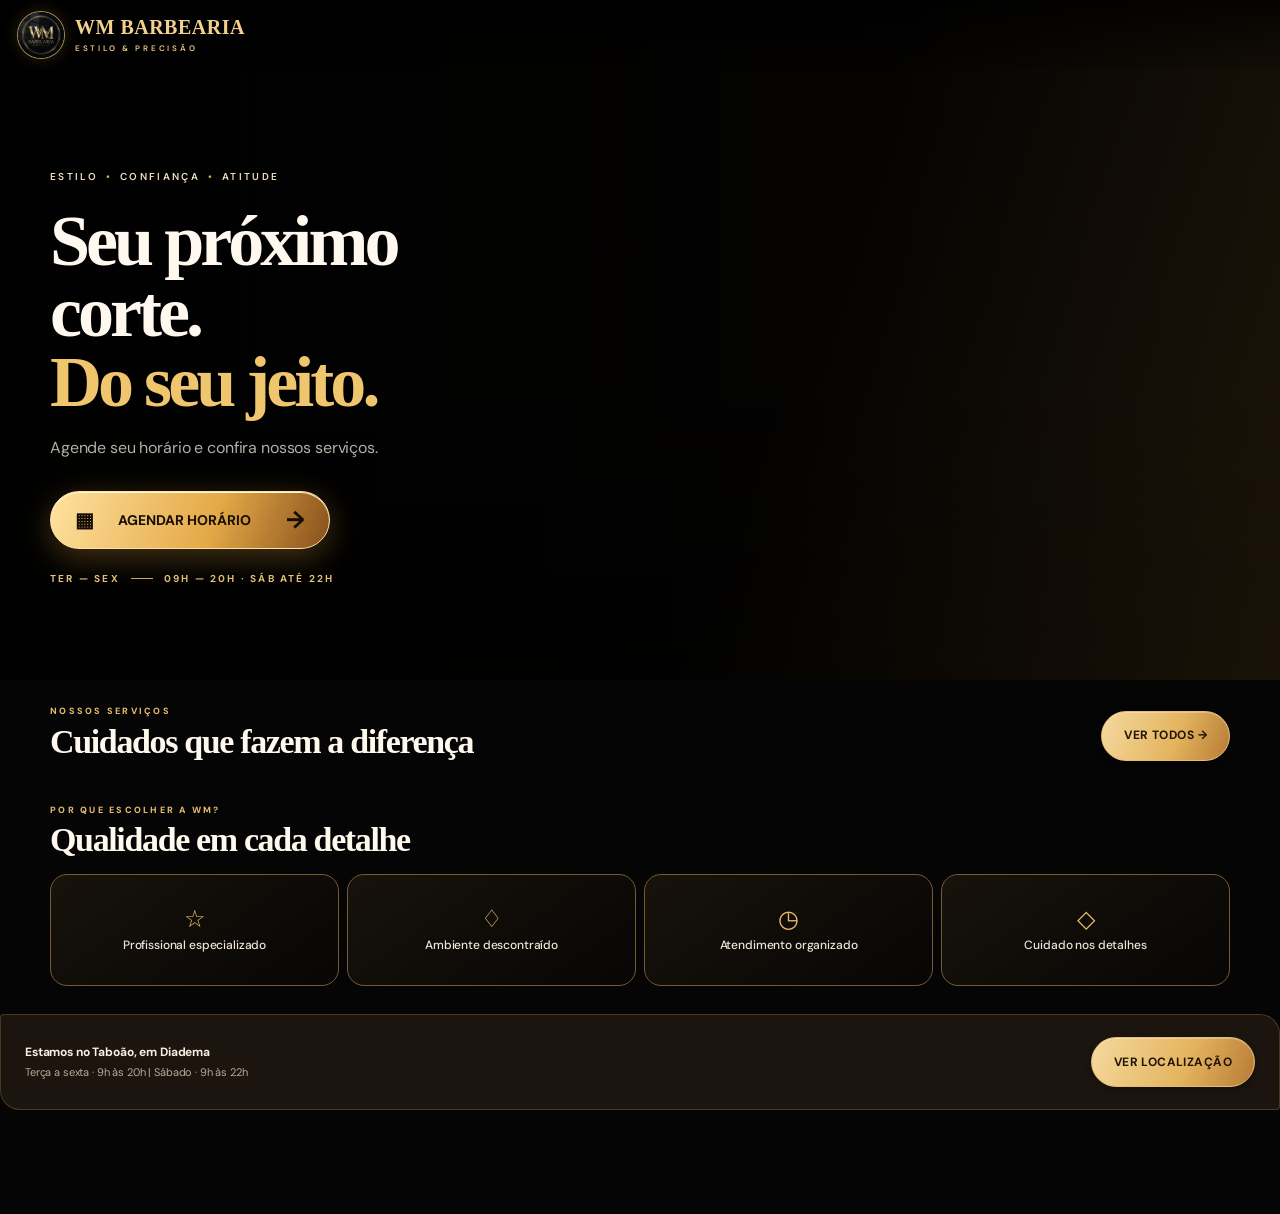
==== wm-atualizado.html @ d7b0659a "Inclui serviço dia da semana data e hora na confirmação WhatsApp" ====
<!DOCTYPE html>
<html lang="pt-BR">
<head>
<meta charset="UTF-8">
<meta name="viewport" content="width=device-width,initial-scale=1,viewport-fit=cover">
<meta name="theme-color" content="#090807">
<meta name="description" content="WM Barbearia — encontre seu estilo e solicite seu próximo horário.">
<title>WM Barbearia | Agendamento</title>
<link rel="preconnect" href="https://fonts.googleapis.com">
<link rel="preconnect" href="https://fonts.gstatic.com" crossorigin>
<link rel="preconnect" href="https://fonts.googleapis.com"><link rel="preconnect" href="https://fonts.gstatic.com" crossorigin><link href="https://fonts.googleapis.com/css2?family=DM+Sans:wght@400;500;600;700;800&family=Manrope:wght@400;500;600;700;800&display=swap" rel="stylesheet">
<style>
:root{color-scheme:dark;--ink:#090807;--surface:#15120f;--surface-2:#201a16;--surface-3:#2b211b;--cream:#ece5da;--muted:#a69b8e;--line:rgba(236,229,218,.12);--brown:#552a19;--brown-2:#5e5149;--copper:#9b6342;--gold:#bc9564;--sand:#d8c19e;--silver:#cecece;--bluegrey:#717b86;--serif:'Playfair Display',Georgia,serif;--sans:'DM Sans',Arial,sans-serif;--radius:18px}
*{box-sizing:border-box}html{scroll-behavior:smooth}body{margin:0;background:var(--ink);color:var(--cream);font-family:var(--sans);font-size:14px;line-height:1.5}button,input{font:inherit}button{cursor:pointer}a{color:inherit;text-decoration:none}button:focus-visible,a:focus-visible,input:focus-visible{outline:2px solid var(--sand);outline-offset:3px}.app-shell{min-height:100vh}.app-header{height:78px;border-bottom:1px solid var(--line);display:flex;align-items:center;position:sticky;top:0;z-index:20;background:rgba(9,8,7,.94);backdrop-filter:blur(16px)}.header-inner{width:min(1180px,calc(100% - 48px));margin:auto;display:flex;align-items:center;justify-content:space-between;gap:24px}.brand{display:flex;align-items:center;gap:12px}.brand-mark{width:38px;height:38px;border:1px solid var(--gold);display:grid;place-items:center;color:var(--sand);font:800 16px var(--serif);transform:rotate(-45deg)}.brand-mark span{transform:rotate(45deg)}.brand-name{font:700 19px var(--serif);letter-spacing:.6px}.brand-name small{display:block;font:600 8px var(--sans);letter-spacing:3px;color:var(--gold);margin-top:-2px}.header-right{display:flex;align-items:center;gap:18px}.location{color:var(--muted);font-size:12px}.location strong{display:block;color:var(--cream);font-weight:600}.avatar{width:38px;height:38px;border-radius:50%;background:var(--brown);border:1px solid rgba(216,193,158,.35);display:grid;place-items:center;color:var(--sand);font-weight:700}
.layout{width:min(1180px,calc(100% - 48px));margin:0 auto;display:grid;grid-template-columns:220px minmax(0,1fr);gap:34px;padding:30px 0 60px}.side-nav{position:sticky;top:108px;align-self:start;padding:10px 0}.nav-caption{font-size:9px;letter-spacing:2.2px;color:var(--muted);font-weight:700;margin:0 0 14px 12px}.nav-list{display:grid;gap:5px}.nav-btn{display:flex;align-items:center;gap:13px;width:100%;border:0;background:transparent;color:var(--muted);padding:13px 14px;border-radius:12px;text-align:left;font-weight:600;transition:.18s}.nav-btn:hover{background:var(--surface-2);color:var(--cream)}.nav-btn.active{background:var(--surface-2);color:var(--sand)}.nav-icon{width:20px;text-align:center;font-size:17px}.side-note{margin-top:42px;padding:18px;border:1px solid var(--line);border-radius:14px;color:var(--muted);font-size:11px}.side-note strong{display:block;color:var(--sand);font:600 17px var(--serif);margin-bottom:6px}.main{min-width:0;max-width:900px}.view{display:none;animation:fade .22s ease}.view.active{display:block}@keyframes fade{from{opacity:.35;transform:translateY(5px)}to{opacity:1;transform:none}}.eyebrow{font-size:9px;letter-spacing:2.5px;text-transform:uppercase;color:var(--gold);font-weight:800}.page-title{font:700 clamp(28px,4vw,42px)/1.12 var(--serif);margin:8px 0 7px}.page-subtitle{color:var(--muted);margin:0}.home-hero{position:relative;overflow:hidden;min-height:280px;padding:34px 36px;border:1px solid rgba(216,193,158,.18);border-radius:22px;background:radial-gradient(ellipse at 90% 10%,rgba(155,99,66,.28),transparent 38%),linear-gradient(115deg,#211711 0%,#120e0b 72%);display:flex;align-items:center}.home-hero:after{content:'WM';position:absolute;right:24px;bottom:-44px;font:800 clamp(130px,23vw,245px)/1 var(--serif);color:rgba(216,193,158,.055);pointer-events:none}.hero-copy{position:relative;z-index:1;max-width:440px}.hero-copy h1{font:700 clamp(36px,5vw,54px)/1.03 var(--serif);margin:14px 0}.hero-copy h1 em{color:var(--sand);font-style:normal}.hero-copy p{color:#b6aa9d;max-width:370px;margin:0 0 22px}.btn{border:1px solid var(--gold);background:var(--gold);color:#17100c;min-height:44px;padding:0 19px;border-radius:10px;display:inline-flex;align-items:center;justify-content:center;gap:8px;font-size:11px;font-weight:800;letter-spacing:.7px;text-transform:uppercase;transition:.18s}.btn:hover{background:var(--sand);border-color:var(--sand);transform:translateY(-1px)}.btn.secondary{background:transparent;color:var(--sand);border-color:rgba(216,193,158,.38)}.btn.secondary:hover{background:var(--surface-3)}.btn.ghost{background:transparent;color:var(--cream);border-color:var(--line)}.btn:disabled{opacity:.4;cursor:not-allowed;transform:none}.section{margin-top:34px}.section-head{display:flex;align-items:end;justify-content:space-between;gap:16px;margin-bottom:16px}.section-head h2{font:700 24px var(--serif);margin:4px 0 0}.text-button{background:none;border:0;color:var(--sand);font-size:11px;font-weight:700;padding:8px 0}.service-grid{display:grid;grid-template-columns:repeat(3,minmax(0,1fr));gap:12px}.service-card{border:1px solid var(--line);border-radius:15px;background:var(--surface);padding:18px;min-height:158px;display:flex;flex-direction:column;transition:.18s}.service-card:hover{border-color:rgba(188,149,100,.55);transform:translateY(-2px)}.service-symbol{width:36px;height:36px;display:grid;place-items:center;border-radius:10px;background:rgba(155,99,66,.17);color:var(--sand);font-size:18px}.service-card h3{font:600 17px var(--serif);margin:14px 0 3px}.service-card p{font-size:11px;color:var(--muted);margin:0}.service-price{margin-top:auto;padding-top:13px;color:var(--sand);font-weight:700;font-size:12px}.barber-grid{display:grid;grid-template-columns:repeat(3,minmax(0,1fr));gap:12px}.barber-card{border:1px solid var(--line);border-radius:15px;background:var(--surface);padding:14px;display:flex;gap:12px;align-items:center;min-width:0}.barber-avatar{width:52px;height:52px;border-radius:13px;background:linear-gradient(145deg,var(--brown),var(--surface-3));display:grid;place-items:center;color:var(--sand);font:700 19px var(--serif);flex:none}.barber-card h3{font-size:12px;margin:0 0 3px}.barber-card p{font-size:10px;color:var(--muted);margin:0}.barber-card button{border:0;background:none;color:var(--sand);padding:5px 0;font-size:10px;font-weight:700}
.info-strip{margin-top:28px;border:1px solid var(--line);border-radius:14px;padding:15px 17px;display:flex;align-items:center;justify-content:space-between;gap:14px;background:rgba(32,26,22,.55)}.info-strip strong{display:block;font-size:12px}.info-strip span{color:var(--muted);font-size:11px}
.search-wrap{margin:22px 0 14px;position:relative}.search-wrap input{width:100%;height:48px;border:1px solid var(--line);background:var(--surface);border-radius:12px;color:var(--cream);padding:0 16px 0 43px}.search-wrap input::placeholder{color:#81776d}.search-icon{position:absolute;left:15px;top:13px;color:var(--muted);font-size:18px}.chips{display:flex;gap:8px;flex-wrap:wrap;margin-bottom:20px}.chip{border:1px solid var(--line);background:transparent;color:var(--muted);border-radius:30px;padding:8px 14px;font-size:10px;font-weight:700}.chip.active{background:var(--brown);border-color:var(--copper);color:var(--sand)}.discover-grid{display:grid;grid-template-columns:repeat(2,minmax(0,1fr));gap:12px}.discover-card{background:var(--surface);border:1px solid var(--line);border-radius:16px;padding:17px;display:grid;grid-template-columns:56px 1fr;gap:12px}.discover-card .barber-avatar{width:56px;height:56px}.discover-card h3{font:600 16px var(--serif);margin:0 0 3px}.discover-card .specialty{font-size:10px;color:var(--gold)}.discover-card p{font-size:11px;color:var(--muted);margin:8px 0}.discover-card .btn{grid-column:1/-1;width:100%;min-height:38px}
.booking-shell{border:1px solid var(--line);border-radius:18px;background:var(--surface);padding:24px;margin-top:22px}.steps{display:flex;gap:0;margin-bottom:28px}.step{flex:1;display:flex;align-items:center;gap:8px;color:#746b61;font-size:10px;font-weight:700}.step:not(:last-child):after{content:'';height:1px;background:var(--line);flex:1;margin:0 7px}.step b{width:25px;height:25px;display:grid;place-items:center;border:1px solid var(--line);border-radius:50%;font-size:10px}.step.active{color:var(--sand)}.step.active b,.step.done b{background:var(--brown);border-color:var(--copper);color:var(--sand)}.step.done{color:var(--gold)}.booking-step{display:none}.booking-step.active{display:block}.booking-step h2{font:700 25px var(--serif);margin:0 0 5px}.booking-step>p{color:var(--muted);font-size:12px;margin:0 0 20px}.choice-list{display:grid;gap:9px}.choice{width:100%;display:flex;align-items:center;justify-content:space-between;gap:14px;text-align:left;padding:14px;border:1px solid var(--line);border-radius:12px;background:#17130f;color:var(--cream)}.choice.selected{border-color:var(--gold);background:rgba(85,42,25,.24)}.choice strong{display:block;font-size:12px}.choice small{display:block;color:var(--muted);font-size:10px;margin-top:3px}.choice .price{color:var(--sand);font-weight:700;white-space:nowrap}.choice .radio{width:17px;height:17px;border:1px solid #77695b;border-radius:50%;flex:none}.choice.selected .radio{border:5px solid var(--gold)}.date-row{display:grid;grid-template-columns:repeat(5,minmax(0,1fr));gap:8px;margin:12px 0 20px}.date-choice{background:#17130f;border:1px solid var(--line);border-radius:11px;padding:10px 3px;color:var(--muted);text-align:center}.date-choice strong{display:block;color:var(--cream);font-size:16px}.date-choice small{font-size:9px;text-transform:uppercase}.date-choice.selected{border-color:var(--gold);background:rgba(85,42,25,.28);color:var(--sand)}.time-grid{display:grid;grid-template-columns:repeat(4,minmax(0,1fr));gap:8px}.time-choice{border:1px solid var(--line);background:#17130f;color:var(--muted);border-radius:9px;padding:10px 4px;font-size:11px}.time-choice.selected{background:var(--brown);border-color:var(--gold);color:var(--sand)}.payment-note{margin-top:14px;border:1px solid rgba(188,149,100,.22);background:rgba(85,42,25,.16);border-radius:10px;padding:12px;color:var(--muted);font-size:10px}.booking-actions{display:flex;justify-content:space-between;gap:12px;margin-top:24px;padding-top:18px;border-top:1px solid var(--line)}.summary{border:1px solid var(--line);border-radius:12px;padding:15px;margin:15px 0}.summary-row{display:flex;justify-content:space-between;gap:16px;padding:7px 0;font-size:11px;color:var(--muted)}.summary-row strong{color:var(--cream);text-align:right}.summary-row.total{border-top:1px solid var(--line);margin-top:7px;padding-top:13px;font-size:14px}.summary-row.total strong{color:var(--sand)}.notice{border:1px solid rgba(188,149,100,.25);background:rgba(188,149,100,.07);padding:12px;border-radius:10px;color:var(--muted);font-size:10px}
.appointments-list{display:grid;gap:12px;margin-top:22px}.appointment-card{border:1px solid var(--line);background:var(--surface);border-radius:15px;padding:17px;display:flex;justify-content:space-between;gap:16px}.appointment-card h3{font:600 17px var(--serif);margin:0 0 5px}.appointment-card p{color:var(--muted);font-size:11px;margin:0}.status{align-self:start;border:1px solid rgba(188,149,100,.3);border-radius:30px;color:var(--sand);padding:5px 9px;font-size:9px;white-space:nowrap}.empty-state{border:1px dashed var(--line);border-radius:16px;padding:40px 20px;text-align:center;color:var(--muted);margin-top:22px}.empty-state strong{display:block;color:var(--cream);font:600 21px var(--serif);margin:10px 0 5px}.profile-card{border:1px solid var(--line);border-radius:17px;background:var(--surface);padding:22px;margin-top:22px}.profile-row{padding:14px 0;border-bottom:1px solid var(--line);display:flex;justify-content:space-between;gap:16px}.profile-row:last-child{border:0}.profile-row span{color:var(--muted);font-size:11px}.profile-row strong{font-size:11px;text-align:right}.detail-actions{display:flex;gap:10px;flex-wrap:wrap;margin-top:20px}.toast{position:fixed;left:50%;bottom:92px;transform:translate(-50%,15px);opacity:0;pointer-events:none;background:var(--cream);color:#17100c;padding:12px 17px;border-radius:10px;font-size:11px;font-weight:700;z-index:60;transition:.2s;box-shadow:0 8px 30px #0008}.toast.show{opacity:1;transform:translate(-50%,0)}.mobile-nav{display:none}
@media(max-width:900px){.layout{grid-template-columns:1fr;gap:0;padding-top:22px}.side-nav{display:none}.main{max-width:none}.home-hero{min-height:260px}.barber-grid{grid-template-columns:repeat(2,minmax(0,1fr))}}
@media(max-width:620px){.app-header{height:65px}.header-inner{width:calc(100% - 32px)}.brand-mark{width:34px;height:34px}.brand-name{font-size:17px}.location{display:none}.layout{width:calc(100% - 32px);padding:20px 0 100px}.home-hero{min-height:300px;padding:25px 22px}.hero-copy h1{font-size:43px}.hero-copy p{font-size:12px;max-width:270px}.service-grid{grid-template-columns:1fr 1fr}.service-card{min-height:150px;padding:14px}.service-card:last-child{grid-column:1/-1;min-height:120px}.barber-grid{grid-template-columns:1fr}.barber-card{padding:12px}.discover-grid{grid-template-columns:1fr}.booking-shell{padding:17px 14px}.steps{gap:2px}.step{font-size:8px;gap:4px}.step:not(:last-child):after{margin:0 3px}.step b{width:22px;height:22px}.date-row{grid-template-columns:repeat(5,minmax(0,1fr));gap:5px}.date-choice{padding:9px 1px}.time-grid{grid-template-columns:repeat(3,minmax(0,1fr))}.booking-actions .btn{flex:1;padding:0 10px}.appointment-card{padding:14px}.mobile-nav{display:grid;grid-template-columns:repeat(4,1fr);position:fixed;bottom:0;left:0;right:0;padding:9px 8px calc(9px + env(safe-area-inset-bottom));background:rgba(15,12,10,.97);border-top:1px solid var(--line);backdrop-filter:blur(18px);z-index:30}.mobile-nav button{border:0;background:none;color:#8d8175;display:grid;justify-items:center;gap:3px;font-size:9px;font-weight:700;padding:4px}.mobile-nav button span{font-size:18px;line-height:1.2}.mobile-nav button.active{color:var(--sand)}.toast{bottom:85px}.section-head h2{font-size:22px}}
@media(prefers-reduced-motion:reduce){*,*:before,*:after{animation:none!important;transition:none!important;scroll-behavior:auto!important}}

/* Glassmorphism controls — visual enhancement only */
.btn,
.nav-btn,
.text-button,
.chip,
.choice,
.date-choice,
.time-choice,
.service-card,
.mobile-nav button {
  -webkit-backdrop-filter: blur(14px) saturate(135%);
  backdrop-filter: blur(14px) saturate(135%);
  transition: background .22s ease, border-color .22s ease, color .22s ease,
              box-shadow .22s ease, transform .22s ease;
}
.btn {
  color: var(--cream);
  background: linear-gradient(135deg, rgba(188,149,100,.34), rgba(155,99,66,.16));
  border: 1px solid rgba(236,229,218,.34);
  box-shadow: inset 0 1px 0 rgba(255,255,255,.18), 0 5px 18px rgba(0,0,0,.18);
}
.btn:hover {
  color: #fff4e4;
  background: linear-gradient(135deg, rgba(216,193,158,.42), rgba(155,99,66,.28));
  border-color: rgba(216,193,158,.72);
  box-shadow: inset 0 1px 0 rgba(255,255,255,.24), 0 8px 24px rgba(0,0,0,.26);
  transform: translateY(-2px);
}
.btn.secondary,
.btn.ghost {
  color: var(--sand);
  background: rgba(236,229,218,.045);
  border-color: rgba(236,229,218,.2);
}
.btn.secondary:hover,
.btn.ghost:hover {
  background: rgba(216,193,158,.13);
  border-color: rgba(216,193,158,.52);
}
.nav-btn {
  border: 1px solid transparent;
  background: rgba(236,229,218,.018);
}
.nav-btn:hover,
.nav-btn.active {
  background: linear-gradient(110deg, rgba(155,99,66,.22), rgba(236,229,218,.045));
  border-color: rgba(216,193,158,.18);
  box-shadow: inset 0 1px 0 rgba(255,255,255,.07);
}
.text-button {
  border-radius: 9px;
  padding: 8px 11px;
}
.text-button:hover {
  background: rgba(216,193,158,.1);
  box-shadow: inset 0 1px 0 rgba(255,255,255,.1);
}
.chip {
  background: rgba(236,229,218,.035);
  border-color: rgba(236,229,218,.16);
}
.chip:hover,
.chip.active {
  background: rgba(155,99,66,.24);
  border-color: rgba(216,193,158,.48);
  color: var(--sand);
  box-shadow: inset 0 1px 0 rgba(255,255,255,.1);
}
.choice,
.date-choice,
.time-choice {
  background: rgba(23,19,15,.68);
  border-color: rgba(236,229,218,.14);
  box-shadow: inset 0 1px 0 rgba(255,255,255,.035);
}
.choice:hover,
.date-choice:hover,
.time-choice:hover {
  background: rgba(85,42,25,.34);
  border-color: rgba(216,193,158,.38);
  color: var(--cream);
}
.choice.selected,
.date-choice.selected,
.time-choice.selected {
  background: linear-gradient(135deg, rgba(155,99,66,.34), rgba(85,42,25,.25));
  border-color: rgba(216,193,158,.66);
  box-shadow: inset 0 1px 0 rgba(255,255,255,.12), 0 4px 16px rgba(0,0,0,.14);
}
.service-card {
  background: linear-gradient(145deg, rgba(35,29,24,.76), rgba(21,18,15,.72));
  border-color: rgba(236,229,218,.14);
  box-shadow: inset 0 1px 0 rgba(255,255,255,.045);
  color: var(--cream);
  text-align: left;
}
.service-card:hover {
  background: linear-gradient(145deg, rgba(85,55,39,.5), rgba(30,24,19,.82));
  border-color: rgba(216,193,158,.48);
  box-shadow: inset 0 1px 0 rgba(255,255,255,.12), 0 10px 26px rgba(0,0,0,.2);
}
.mobile-nav button {
  border-radius: 10px;
  background: rgba(236,229,218,.025);
}
.mobile-nav button:hover,
.mobile-nav button.active {
  background: rgba(155,99,66,.16);
  color: var(--sand);
}
.btn:active,
.nav-btn:active,
.chip:active,
.choice:active,
.date-choice:active,
.time-choice:active,
.mobile-nav button:active {
  transform: scale(.98);
}
@media (prefers-reduced-motion: reduce) {
  .btn, .nav-btn, .text-button, .chip, .choice, .date-choice,
  .time-choice, .service-card, .mobile-nav button { transition: none; }
}


/* WM — modern cinematic direction, preserving the existing booking experience */
:root{--heading:'Manrope',var(--sans);--sans:'DM Sans',Arial,sans-serif}
body{font-family:var(--sans);letter-spacing:-.01em}
.brand-name,.page-title,.hero-copy h1,.section-head h2,.service-card h3,.booking-step h2,.appointment-card h3{font-family:var(--heading)}
.app-header{background:rgba(9,8,7,.78);border-bottom-color:rgba(236,229,218,.09);backdrop-filter:blur(22px) saturate(145%);-webkit-backdrop-filter:blur(22px) saturate(145%)}
.brand-mark{border-radius:11px;transform:none;background:linear-gradient(145deg,rgba(188,149,100,.16),rgba(85,42,25,.12));box-shadow:inset 0 1px 0 #ffffff22}
.brand-mark span{transform:none}
.brand-name{letter-spacing:.025em}
.home-hero{min-height:clamp(390px,48vw,520px);padding:clamp(28px,5vw,58px);border-radius:26px;border-color:rgba(216,193,158,.2);background:radial-gradient(ellipse at 78% 18%,rgba(155,99,66,.34),transparent 36%),radial-gradient(ellipse at 100% 100%,rgba(188,149,100,.13),transparent 42%),linear-gradient(115deg,#211711 0%,#120e0b 62%,#090807 100%);box-shadow:inset 0 1px 0 rgba(255,255,255,.09),0 24px 70px rgba(0,0,0,.22)}
.home-hero:after{content:'WM';right:3%;bottom:-.19em;font-size:clamp(180px,27vw,330px);color:rgba(216,193,158,.065);letter-spacing:-.1em}
.hero-grain{position:absolute;inset:0;pointer-events:none;opacity:.12;background-image:url("data:image/svg+xml,%3Csvg viewBox='0 0 180 180' xmlns='http://www.w3.org/2000/svg'%3E%3Cfilter id='n'%3E%3CfeTurbulence type='fractalNoise' baseFrequency='.9' numOctaves='3' stitchTiles='stitch'/%3E%3C/filter%3E%3Crect width='100%25' height='100%25' filter='url(%23n)' opacity='.22'/%3E%3C/svg%3E");mix-blend-mode:soft-light}
.hero-copy{max-width:570px}
.hero-eyebrow{display:flex;align-items:center;gap:9px;color:#d8c19e;letter-spacing:2px}
.live-dot{width:7px;height:7px;border-radius:50%;background:#c79a6c;box-shadow:0 0 12px #c79a6c;display:inline-block}
.eyebrow-separator{opacity:.45}
.hero-kicker{font-size:clamp(10px,1vw,12px)!important;letter-spacing:.23em;text-transform:uppercase;color:#d8c19e!important;font-weight:700;margin:25px 0 8px!important}
.hero-kicker span{color:#fff;opacity:.55}
.hero-copy h1{font-size:clamp(48px,7vw,82px);line-height:.99;letter-spacing:-.075em;margin:0 0 19px;font-weight:600}
.hero-copy h1 em{color:#d8c19e}
.hero-intro{font-size:clamp(14px,1.35vw,17px)!important;line-height:1.65;color:rgba(236,229,218,.76)!important;max-width:390px;min-height:29px;margin:0 0 26px!important}
.hero-intro.typing:after{content:'';display:inline-block;width:2px;height:1em;background:var(--sand);vertical-align:-.12em;margin-left:4px;animation:wm-caret 1s steps(1) infinite}
@keyframes wm-caret{50%{opacity:0}}
.hero-actions{display:flex;flex-wrap:wrap;gap:9px}
.hero-actions .btn{min-height:46px;border-radius:999px;padding:0 21px;font-size:10px;letter-spacing:.08em}
.hero-primary{background:#ece5da!important;color:#17100c!important;border-color:#ece5da!important}
.hero-primary:hover{background:#d8c19e!important;color:#17100c!important}
.hero-secondary{background:rgba(236,229,218,.06)!important;border-color:rgba(236,229,218,.32)!important;color:#ece5da!important}
.hero-secondary:hover{background:rgba(236,229,218,.16)!important}
.hero-footnote{display:flex;align-items:center;gap:11px;margin-top:34px;color:rgba(236,229,218,.52);font-size:9px;font-weight:700;letter-spacing:.19em}
.hero-footnote i{width:22px;height:1px;background:rgba(216,193,158,.6)}
.hero-side-note{position:absolute;right:clamp(22px,5vw,58px);top:50%;transform:translateY(-50%);display:grid;justify-items:center;gap:7px;color:rgba(216,193,158,.7);z-index:1}
.hero-side-note span{font:500 clamp(42px,7vw,78px)/1 var(--heading);letter-spacing:-.1em}
.hero-side-note small{text-align:center;font-size:8px;line-height:1.5;letter-spacing:.25em}
.section{margin-top:42px}
.section-head h2{letter-spacing:-.04em}
.service-card,.barber-card,.discover-card,.booking-shell,.profile-card,.appointment-card{border-color:rgba(236,229,218,.13);background:linear-gradient(145deg,rgba(35,29,24,.76),rgba(21,18,15,.78));backdrop-filter:blur(18px) saturate(130%);-webkit-backdrop-filter:blur(18px) saturate(130%);box-shadow:inset 0 1px 0 rgba(255,255,255,.045)}
.service-card{border-radius:17px}
.btn,.nav-btn,.chip,.choice,.date-choice,.time-choice,.text-button,.mobile-nav button{transition:all .24s cubic-bezier(.2,.75,.25,1)}
.btn{border-radius:999px}
.nav-btn{border-radius:12px}
.mobile-nav{background:rgba(12,10,9,.84);backdrop-filter:blur(24px) saturate(150%);-webkit-backdrop-filter:blur(24px) saturate(150%);border-top-color:rgba(236,229,218,.13)}
.mobile-nav button.active{background:rgba(155,99,66,.16);border:1px solid rgba(216,193,158,.12)}
@media(max-width:620px){
 .home-hero{min-height:440px;padding:27px 22px 24px;border-radius:22px;align-items:flex-end}
 .hero-copy{max-width:100%}
 .hero-copy h1{font-size:clamp(49px,13vw,68px)}
 .hero-side-note{right:23px;top:27px;transform:none;opacity:.52}
 .hero-side-note span{font-size:42px}
 .hero-side-note small{font-size:6px}
 .hero-kicker{margin-top:20px!important}
 .hero-intro{max-width:310px}
 .hero-actions{gap:8px}
 .hero-actions .btn{padding:0 16px;font-size:9px}
 .hero-footnote{margin-top:24px}
}
@media(prefers-reduced-motion:reduce){.hero-intro.typing:after{animation:none}}


/* WM BLACK & GOLD — reference image 2 */
:root{--ink:#050505;--surface:#100e0b;--surface-2:#17120c;--surface-3:#24190e;--cream:#f5eee3;--muted:#b7aa98;--line:rgba(219,170,91,.27);--gold:#d8a64f;--sand:#f2cf86;--copper:#9c672c}
body{background:#050505;color:var(--cream)}
.app-header{background:rgba(4,4,4,.94);border-bottom:1px solid rgba(224,176,93,.24)}
.brand-mark{transform:none;border-radius:50%;width:48px;height:48px;border:1px solid var(--gold);box-shadow:0 0 18px #d59b3b22,inset 0 0 12px #d59b3b18;font-size:19px}
.brand-mark span{transform:none}
.brand-name{color:#f3d28f;font-family:var(--serif);letter-spacing:.04em}
.brand-name small{color:var(--gold);letter-spacing:.32em}
.avatar{background:#100d08;border:1px solid var(--gold);color:var(--sand)}
.layout{width:min(1280px,calc(100% - 48px));grid-template-columns:190px minmax(0,1fr);gap:32px}
.side-note,.nav-btn.active{border-color:rgba(219,170,91,.3);background:linear-gradient(135deg,#1b1309,#090807)}
.nav-btn.active,.nav-btn:hover{color:var(--sand)}
.home-hero.wm-lux-hero{min-height:590px;padding:46px 42px;border:1px solid rgba(229,178,90,.36);border-radius:3px 36px 3px 36px;background:radial-gradient(ellipse at 82% 42%,rgba(173,112,37,.2),transparent 37%),linear-gradient(112deg,#050505 0%,#0a0806 55%,#17100a 100%);box-shadow:inset 0 1px 0 #f4d69b22,0 24px 70px #000b}
.wm-lux-hero:before{content:'';position:absolute;inset:0;background:repeating-linear-gradient(128deg,transparent 0 110px,rgba(213,159,75,.045) 111px,transparent 113px 205px),radial-gradient(ellipse at 80% 80%,#8b561b22,transparent 45%);pointer-events:none}
.wm-lux-hero:after{content:'';right:4%;bottom:-7%;width:min(48%,430px);height:88%;border:2px solid #d7a74e99;border-radius:50%;box-shadow:0 0 0 8px #d7a74e16,0 0 28px #d7a74e33;pointer-events:none}
.hero-copy{max-width:55%;z-index:3}
.hero-eyebrow{color:#e8d5b6;letter-spacing:.24em;font-size:10px}
.hero-eyebrow i{color:var(--gold);font-style:normal}
.hero-kicker{color:var(--gold)!important;letter-spacing:.24em;font-size:10px!important;margin:25px 0 8px!important}
.hero-copy h1{font:600 clamp(48px,6vw,78px)/.99 var(--serif);letter-spacing:-.06em;margin:18px 0 22px;color:#fff8ed}
.hero-copy h1 em{color:#e9bb68}
.hero-copy p{color:#d1c5b6;line-height:1.65}
.hero-actions .btn{min-height:58px;border-radius:999px;padding:0 28px;background:linear-gradient(110deg,#fff0bd,#d99c42 55%,#8d571e);border:1px solid #ffe4a2;color:#160e04;font-size:12px;box-shadow:0 0 24px #d99c4266,inset 0 1px 0 #fff9d8}
.hero-actions .btn b{font-size:22px;margin-left:10px}
.hero-footnote{color:#c5a875;letter-spacing:.2em;margin-top:44px}
.hero-footnote i{background:var(--gold)}
.hero-art{position:absolute;z-index:2;right:4%;top:9%;width:44%;height:82%;display:grid;place-items:center;pointer-events:none}
.hero-logo-seal{width:min(100%,360px);aspect-ratio:1;border:2px solid #d6a24c;border-radius:50%;box-shadow:0 0 0 8px #d6a24c16,0 0 35px #d6a24c35,inset 0 0 40px #d6a24c15;display:flex;flex-direction:column;align-items:center;justify-content:center;color:#edc778;background:radial-gradient(circle,#171008aa,#050505cc 70%);transform:rotate(-5deg)}
.hero-logo-seal:before{content:'';position:absolute;inset:9px;border:1px solid #d6a24c99;border-radius:50%}
.seal-wm{font:700 clamp(66px,9vw,112px)/.95 Georgia,serif;letter-spacing:-.1em;text-shadow:0 3px 12px #b77826}
.seal-name{font:400 clamp(18px,2.4vw,27px) Georgia,serif;letter-spacing:.12em;margin-top:8px}
.seal-city{font-size:9px;letter-spacing:.45em;margin-top:10px}
.seal-tools{font-size:28px;margin-top:10px}
.hero-tool{position:absolute;color:#d8a64f;text-shadow:0 0 18px #d8a64f88;font-size:76px;opacity:.58}
.tool-one{right:0;bottom:4%;transform:rotate(-28deg)}
.tool-two{left:2%;bottom:0;transform:rotate(25deg)}
.section{margin-top:44px}
.section-head{align-items:center;margin-bottom:20px}
.section-head h2{font-size:clamp(24px,3vw,34px);color:#fff8ed}
.section-head .eyebrow{color:var(--gold);letter-spacing:.28em}
.text-button{color:var(--sand)}
.service-grid{grid-template-columns:repeat(3,minmax(0,1fr));gap:16px}
.service-card{position:relative;overflow:hidden;min-height:220px;padding:24px;border:1px solid #bd8b43aa;border-radius:24px 4px 24px 4px;background:radial-gradient(ellipse at 100% 0%,#a16a2522,transparent 50%),linear-gradient(145deg,#19130b,#080807 78%);box-shadow:inset 0 1px 0 #ffdda544,0 12px 30px #0008}
.service-card:after{content:'';position:absolute;inset:auto 15% 0;height:1px;background:linear-gradient(90deg,transparent,#f0c36d,transparent);box-shadow:0 0 12px #d9a54d}
.service-symbol{width:54px;height:54px;border:1px solid #d6a24c;border-radius:15px;background:#d6a24c12;color:#f2cc7e;font-size:25px}
.service-card h3{font:600 21px var(--serif);color:#fff5e7;margin-top:18px}
.service-card p{font-size:12px;color:#c4b7a6;line-height:1.6}
.service-price{font-size:16px;color:#edbd67}
.wm-benefits{margin-top:48px}
.benefit-grid{display:grid;grid-template-columns:repeat(4,minmax(0,1fr));gap:12px}
.benefit-grid article{min-height:122px;border:1px solid #a87836aa;border-radius:20px 4px 20px 4px;background:linear-gradient(145deg,#19130b,#080807);display:flex;flex-direction:column;align-items:center;justify-content:center;gap:10px;text-align:center;padding:14px}
.benefit-grid article span{font-size:30px;color:#efc878}
.benefit-grid article strong{font-size:12px;font-weight:500;color:#e6d9c6}
.booking-shell,.profile-card,.appointment-card,.discover-card{background:linear-gradient(145deg,#19130b,#090807);border-color:#9f733a88;border-radius:20px 4px 20px 4px}
.btn{border-radius:999px;background:linear-gradient(110deg,#f8df9e,#c88c37);border-color:#e7bb68;color:#1a1005}
.btn.secondary,.btn.ghost{background:transparent;color:var(--sand);border-color:#b88843}
.choice,.date-choice,.time-choice{background:#0d0b08;border-color:#8b632f88}
.choice.selected,.date-choice.selected,.time-choice.selected{background:#30200d;border-color:#e2b35e;box-shadow:0 0 15px #d6a24c22}
.step.active,.step.done{color:#edc778}
.step.active b,.step.done b{background:#3a260f;border-color:#d6a24c;color:#ffe0a1}
.payment-note,.notice{background:#211709;border-color:#9d702f;color:#d0c0a8}
.mobile-nav{background:rgba(5,5,5,.97);border-top:1px solid #b8884366}
.mobile-nav button.active{color:#f2c975;background:linear-gradient(180deg,#d6a24c16,transparent)}
@media(max-width:900px){.layout{grid-template-columns:1fr}.side-nav{display:none}.home-hero.wm-lux-hero{min-height:540px}}
@media(max-width:620px){
 .app-header{height:76px}.header-inner{width:calc(100% - 30px)}
 .brand-mark{width:44px;height:44px}.brand-name{font-size:18px}
 .layout{width:calc(100% - 28px);padding:16px 0 110px}
 .home-hero.wm-lux-hero{min-height:630px;padding:28px 22px;border-radius:3px 28px 3px 28px;align-items:flex-start}
 .hero-copy{max-width:100%;padding-top:10px}
 .hero-eyebrow{font-size:9px;letter-spacing:.15em}
 .hero-kicker{margin-top:22px!important}
 .hero-copy h1{font-size:clamp(48px,12vw,66px);max-width:100%;margin:18px 0}
 .hero-copy p{max-width:270px;font-size:14px}
 .hero-actions .btn{width:min(100%,310px);justify-content:space-between}
 .hero-footnote{margin-top:30px}
 .hero-art{width:70%;height:42%;right:4%;top:auto;bottom:2%;opacity:.9}
 .hero-logo-seal{width:min(100%,250px)}
 .seal-wm{font-size:76px}.seal-name{font-size:19px}.seal-city{font-size:7px}
 .hero-tool{font-size:48px}
 .wm-lux-hero:after{width:67%;height:40%;right:5%;bottom:4%}
 .section{margin-top:38px}
 .section-head h2{font-size:23px}
 .service-grid,.service-catalog{grid-template-columns:repeat(2,minmax(0,1fr));gap:11px}
 .service-card,.service-card:last-child{min-height:190px;padding:16px;grid-column:auto}
 .service-card h3{font-size:18px}
 .service-card p{font-size:10px}
 .service-price{font-size:14px}
 .benefit-grid{grid-template-columns:repeat(2,minmax(0,1fr));gap:10px}
 .benefit-grid article{min-height:108px}
 .mobile-nav{grid-template-columns:repeat(4,1fr);padding:10px 8px calc(10px + env(safe-area-inset-bottom))}
}
@media(prefers-reduced-motion:reduce){.view.active{animation:none}}

/* Home secondary actions — match the main booking CTA */
.section-head .text-button,
.info-strip .btn.secondary{
  min-height:48px;
  padding:0 22px;
  display:inline-flex;
  align-items:center;
  justify-content:center;
  gap:10px;
  border:1px solid #e4bd75;
  border-radius:999px;
  background:linear-gradient(110deg,#f5d99e 0%,#dfa94f 58%,#a96e2d 100%);
  color:#1a1006;
  font:800 12px/1.15 var(--sans);
  letter-spacing:.045em;
  text-transform:uppercase;
  text-decoration:none;
  box-shadow:0 5px 16px rgba(0,0,0,.22),inset 0 1px 0 rgba(255,255,255,.48);
  transition:background .18s ease,border-color .18s ease,box-shadow .18s ease,transform .18s ease,filter .18s ease;
}
.section-head .text-button:hover,
.info-strip .btn.secondary:hover{
  color:#120b04;
  border-color:#ffdfa0;
  background:linear-gradient(110deg,#ffe9b9 0%,#edc16f 58%,#bd843d 100%);
  box-shadow:0 8px 22px rgba(0,0,0,.3),inset 0 1px 0 rgba(255,255,255,.6);
  transform:translateY(-1px);
}
.section-head .text-button:active,
.info-strip .btn.secondary:active{
  transform:translateY(1px) scale(.99);
}
@media(max-width:620px){
  .section-head .text-button,
  .info-strip .btn.secondary{
    min-height:48px;
    padding:0 16px;
    font-size:11px;
  }
}

</style>
<style>
/* WM REDESIGN 2026 — structural visual refresh */
:root{--ink:#0b0908;--surface:#17120f;--surface-2:#211913;--surface-3:#302219;--gold:#c5a477;--sand:#ead6b3;--line:rgba(234,214,179,.15)}
body{background:radial-gradient(ellipse at 50% -20%,#2a1b13 0,transparent 42%),#0b0908}
.app-header{height:82px;background:rgba(11,9,8,.9);border-bottom:1px solid rgba(234,214,179,.12)}
.header-inner{width:min(1320px,calc(100% - 64px))}
.brand-mark{width:44px;height:44px;border-radius:50%;border:1px solid #a98254;background:#24170f;color:#ead6b3;font-size:19px}
.brand-name{font-size:21px;letter-spacing:.04em}
.brand-name small{font-size:9px;letter-spacing:.34em}
.layout{width:min(1320px,calc(100% - 64px));grid-template-columns:190px minmax(0,1fr);gap:46px;padding-top:42px}
.side-nav{top:112px}
.nav-caption{font-size:10px;letter-spacing:.2em}
.nav-btn{border-radius:9px;padding:14px 15px;font-size:13px}
.nav-btn.active{background:#2a1b13;border-left:2px solid var(--gold);color:var(--sand)}
.main{max-width:none}
.view.active{animation:wm-enter .35s ease both}
@keyframes wm-enter{from{opacity:0;transform:translateY(12px)}to{opacity:1;transform:none}}
.home-hero{min-height:490px;padding:clamp(32px,6vw,76px);border-radius:4px 42px 4px 42px;background:linear-gradient(110deg,rgba(32,20,14,.98),rgba(14,11,9,.94) 70%),#17120f;border:1px solid rgba(234,214,179,.2);box-shadow:0 30px 80px #0006}
.home-hero:after{font-size:clamp(190px,28vw,360px);right:2%;bottom:-.2em;color:rgba(234,214,179,.045)}
.hero-copy{max-width:650px}
.hero-eyebrow{font-size:10px;letter-spacing:.28em}
.hero-copy h1{font-size:clamp(54px,7.4vw,100px);line-height:.94;letter-spacing:-.075em;margin:24px 0}
.hero-intro{font-size:16px!important;max-width:440px;line-height:1.7}
.hero-actions .btn{min-height:54px;padding:0 26px;border-radius:4px 18px 4px 18px;font-size:11px}
.hero-primary{background:var(--sand)!important;border-color:var(--sand)!important;color:#17100c!important}
.hero-secondary{border-radius:4px 18px 4px 18px!important}
.hero-footnote{margin-top:48px}
.hero-side-note{right:8%;opacity:.65}
.section{margin-top:54px}
.section-head{align-items:center;margin-bottom:22px}
.section-head h2{font-size:clamp(27px,3vw,38px);letter-spacing:-.04em}
.eyebrow{letter-spacing:.24em;font-size:10px}
.service-grid{grid-template-columns:repeat(3,minmax(0,1fr));gap:16px}
.service-card{min-height:220px;padding:24px;border-radius:4px 22px 4px 22px;background:linear-gradient(145deg,#201811,#120f0d);position:relative;overflow:hidden}
.service-card:after{content:'↗';position:absolute;right:22px;top:22px;color:rgba(234,214,179,.45);font-size:20px}
.service-symbol{width:48px;height:48px;border-radius:50%;font-size:22px;background:#332116}
.service-card h3{font-size:22px;margin-top:25px}
.service-card p{font-size:12px;line-height:1.65;max-width:220px}
.service-price{font-size:15px;padding-top:20px}
.barber-grid{grid-template-columns:repeat(3,minmax(0,1fr));gap:16px}
.barber-card{padding:18px;border-radius:4px 18px 4px 18px;background:#17120f}
.barber-avatar{width:58px;height:58px;border-radius:50%;border:1px solid rgba(234,214,179,.2)}
.info-strip{padding:22px 24px;border-radius:4px 20px 4px 20px;background:#1b140f}
.page-title{font-size:clamp(36px,5vw,58px);letter-spacing:-.055em}
.booking-shell,.profile-card{border-radius:4px 26px 4px 26px;padding:30px;background:linear-gradient(145deg,#1d1712,#120f0d)}
.booking-step h2{font-size:32px}
.choice{padding:18px;border-radius:4px 14px 4px 14px}
.date-choice,.time-choice{padding:13px 7px;border-radius:4px 12px 4px 12px}
.discover-card{padding:20px;border-radius:4px 20px 4px 20px}
.appointment-card{padding:22px;border-radius:4px 20px 4px 20px}
.btn{border-radius:4px 16px 4px 16px;min-height:48px}
.mobile-nav{background:rgba(13,10,8,.97);border-top:1px solid rgba(234,214,179,.16);padding-top:12px}
.mobile-nav button{font-size:10px;gap:5px}
.mobile-nav button span{font-size:21px}
.mobile-nav button.active{background:rgba(197,164,119,.12);border-radius:4px 12px 4px 12px}
@media(max-width:900px){
 .layout{grid-template-columns:1fr;gap:0;padding-top:24px}
 .side-nav{display:none}
 .main{max-width:none}
 .home-hero{min-height:440px}
}
@media(max-width:620px){
 .app-header{height:72px}
 .header-inner{width:calc(100% - 36px)}
 .brand-mark{width:39px;height:39px}
 .brand-name{font-size:18px}
 .layout{width:calc(100% - 36px);padding:18px 0 112px}
 .home-hero{min-height:510px;padding:30px 24px;border-radius:4px 30px 4px 30px;align-items:flex-start}
 .hero-copy{padding-top:14px}
 .hero-copy h1{font-size:clamp(51px,13vw,70px);line-height:.96;margin:24px 0 20px;max-width:100%}
 .hero-intro{font-size:14px!important;max-width:290px;min-height:52px}
 .hero-actions{display:grid;grid-template-columns:1fr;max-width:260px}
 .hero-actions .btn{width:100%;min-height:52px}
 .hero-footnote{margin-top:34px}
 .hero-side-note{right:22px;top:auto;bottom:28px;transform:none}
 .hero-side-note span{font-size:42px}
 .section{margin-top:42px}
 .section-head h2{font-size:27px}
 .service-grid{display:flex;overflow-x:auto;gap:12px;padding:2px 2px 14px;scroll-snap-type:x mandatory}
 .service-card,.service-card:last-child{flex:0 0 82%;min-height:205px;grid-column:auto;scroll-snap-align:start;padding:20px}
 .service-card h3{font-size:21px}
 .barber-grid{grid-template-columns:1fr;gap:10px}
 .barber-card{padding:15px}
 .info-strip{align-items:flex-start;flex-direction:column}
 .info-strip .btn{width:100%}
 .booking-shell{padding:20px 15px}
 .booking-step h2{font-size:27px}
 .steps{margin-bottom:22px}
 .discover-card{padding:15px}
 .profile-card{padding:18px}
 .mobile-nav{grid-template-columns:repeat(4,1fr);padding:10px 10px calc(10px + env(safe-area-inset-bottom))}
}
@media(prefers-reduced-motion:reduce){.view.active{animation:none}}
</style>
<style>
/* WM REFERENCE MATCH 2026-11 — photographic mobile home, existing app flows preserved */
:root{--ink:#050505;--surface:#0c0b09;--surface-2:#17120d;--cream:#f7f0e5;--gold:#d7a64e;--sand:#f1ce83;--line:rgba(221,176,97,.28)}
html,body{background:#050505}
.app-shell{background:#050505;min-height:100svh}
.app-header{position:absolute;top:0;left:0;right:0;height:94px;background:linear-gradient(180deg,rgba(0,0,0,.72),transparent);border:0;z-index:40;backdrop-filter:none}
.header-inner{width:min(1320px,calc(100% - 36px));}
.brand{gap:12px}
.brand-mark{width:52px;height:52px;border-radius:50%;border:1px solid #e3bd73;background:radial-gradient(circle,#3b2810,#080705 72%);box-shadow:0 0 16px #dba94d33;color:#f6d58e;font-size:20px}
.brand-name{font:700 21px/1.05 Georgia,serif;color:#f3d18c;letter-spacing:.025em}
.brand-name small{font:600 9px var(--sans);letter-spacing:.36em;color:#e7c47d;margin-top:5px}
.header-right{gap:0}
.location{display:none}
.avatar{width:48px;height:48px;border:1px solid #e5bf75;background:rgba(0,0,0,.32);color:#f3d18c;box-shadow:0 0 12px #dba94d22}
.layout{display:block;width:100%;max-width:none;margin:0;padding:0}
.side-nav{display:none}
.main{width:100%;max-width:none}
#view-home{width:100%;overflow:hidden}
.home-hero.wm-lux-hero{width:100%;min-height:760px;padding:245px max(34px,calc((100vw - 1180px)/2)) 70px;border:0;border-radius:0;display:flex;align-items:flex-start;background-color:#050505;background-image:linear-gradient(90deg,rgba(0,0,0,.86) 0%,rgba(0,0,0,.66) 43%,rgba(0,0,0,.16) 100%),linear-gradient(0deg,rgba(0,0,0,.72),transparent 35%),url('https://images.unsplash.com/photo-1773904215697-e6c21fc27ac2?auto=format&fit=crop&fm=jpg&ixlib=rb-4.1.0&q=85&w=1800');background-size:cover;background-position:center center;box-shadow:none}
.wm-lux-hero:before{background:linear-gradient(120deg,rgba(0,0,0,.15),transparent 48%,rgba(204,145,55,.08));}
.wm-lux-hero:after{display:none}
.hero-grain{display:none}
.hero-copy{max-width:560px;width:100%;padding:0;z-index:5}
.hero-eyebrow{font:500 11px var(--sans);letter-spacing:.28em;color:#f1dfc3;gap:10px}
.hero-eyebrow i{color:#dcae5a}
.hero-kicker{display:none!important}
.hero-copy h1{font:700 clamp(50px,6vw,78px)/.98 Georgia,serif;letter-spacing:-.055em;color:#fff8ef;margin:24px 0 20px;max-width:620px}
.hero-copy h1 em{color:#efc56e}
.hero-copy .hero-intro{font:400 17px/1.55 var(--sans);color:#f1e7d9;max-width:360px;margin:0 0 28px}
.hero-actions .btn{width:auto;min-width:280px;min-height:64px;justify-content:space-between;padding:0 26px;border-radius:999px;background:linear-gradient(110deg,#ffe2a0 0%,#e4a947 58%,#87501c 100%);border:1px solid #ffe0a0;color:#160d04;font:700 15px var(--sans);letter-spacing:0;box-shadow:0 8px 32px #d99d3e66,inset 0 1px 0 #fff8d9}
.hero-actions .btn span{font-size:22px}
.hero-actions .btn b{font-size:25px;margin-left:12px}
.hero-footnote{font-size:11px;letter-spacing:.22em;margin-top:28px;color:#e4c17b}
.hero-art{display:none}
.section{width:min(1180px,calc(100% - 68px));margin:28px auto 0}
.section-head{align-items:center;margin-bottom:18px}
.section-head h2{font:700 clamp(24px,3vw,34px)/1.1 Georgia,serif;color:#fff8ed}
.section-head .eyebrow{font-size:10px;color:#e3bb6e;letter-spacing:.28em}
.text-button{font-size:13px;color:#e8c77e}
#home-services{grid-template-columns:repeat(2,minmax(0,1fr));gap:16px}
#home-services .service-card:nth-child(3){display:none}
#home-services .service-card{min-height:220px;padding:20px;border:1px solid #b58a4c;border-radius:20px 20px 16px 16px;background-image:linear-gradient(180deg,rgba(0,0,0,.15),rgba(0,0,0,.88) 72%),url('https://images.unsplash.com/photo-1773904215697-e6c21fc27ac2?auto=format&fit=crop&fm=jpg&ixlib=rb-4.1.0&q=85&w=1400');background-size:cover;background-position:center;box-shadow:inset 0 1px 0 #fff2d0,0 12px 28px #0009}
#home-services .service-card:nth-child(2){background-image:linear-gradient(180deg,rgba(0,0,0,.1),rgba(0,0,0,.88) 72%),url('https://images.unsplash.com/photo-1773904215697-e6c21fc27ac2?auto=format&fit=crop&fm=jpg&ixlib=rb-4.1.0&q=85&w=1400')}
#home-services .service-symbol{width:54px;height:54px;border:1px solid #e0b45f;border-radius:15px;background:rgba(8,7,5,.7);color:#f1cb7a;font-size:26px}
#home-services .service-card h3{font:700 23px Georgia,serif;color:#fff8ed;margin-top:auto}
#home-services .service-card p{font-size:13px;color:#e9e0d3;line-height:1.35}
#home-services .service-price{font-size:15px;color:#f0c36c;padding-top:12px}
.wm-benefits{margin-top:34px}
.benefit-grid{grid-template-columns:repeat(4,minmax(0,1fr));gap:12px}
.benefit-grid article{min-height:118px;border-radius:20px;background:linear-gradient(145deg,#17120b,#070605);border:1px solid #785a32}
.benefit-grid article span{color:#e9bc66}
.mobile-nav{position:fixed;left:12px;right:12px;bottom:calc(12px + env(safe-area-inset-bottom));width:auto;grid-template-columns:repeat(4,1fr);padding:12px 8px 10px;background:rgba(7,6,5,.86);border:1px solid #c79b51;border-radius:42px;box-shadow:0 0 25px #dba64c22,inset 0 1px 0 #fff2d033;backdrop-filter:blur(22px);z-index:50}
.mobile-nav button{background:transparent;border:0;border-radius:30px;color:#eee1ca;font-size:11px;font-weight:600;gap:4px;padding:7px 2px}
.mobile-nav button span{font-size:22px;color:#e9bd6a}
.mobile-nav button.active{color:#ffe2a0;background:linear-gradient(180deg,#dba64c2b,transparent);box-shadow:0 0 16px #dba64c1c}
.toast{z-index:70}
@media(min-width:900px){
 .home-hero.wm-lux-hero{min-height:760px;padding-top:260px}
 .hero-copy h1{font-size:78px}
}
@media(max-width:620px){
 .app-header{height:92px}
 .header-inner{width:calc(100% - 34px)}
 .brand-mark{width:52px;height:52px}
 .brand-name{font-size:19px}
 .layout{padding:0 0 112px}
 .home-hero.wm-lux-hero{height:735px;min-height:735px;padding:250px 26px 62px;background-position:58% center;background-image:linear-gradient(90deg,rgba(0,0,0,.78) 0%,rgba(0,0,0,.53) 54%,rgba(0,0,0,.13) 100%),linear-gradient(0deg,rgba(0,0,0,.72),transparent 38%),url('https://images.unsplash.com/photo-1773904215697-e6c21fc27ac2?auto=format&fit=crop&fm=jpg&ixlib=rb-4.1.0&q=85&w=1400')}
 .hero-copy{max-width:100%}
 .hero-eyebrow{font-size:10px;letter-spacing:.2em;gap:7px;white-space:nowrap}
 .hero-copy h1{font-size:clamp(46px,12.4vw,58px);line-height:1.02;letter-spacing:-.055em;margin:24px 0 20px}
 .hero-copy .hero-intro{font-size:15px;max-width:255px;line-height:1.5;margin-bottom:28px}
 .hero-actions .btn{width:min(100%,318px);min-width:0;min-height:62px;font-size:14px}
 .hero-footnote{margin-top:28px;font-size:10px}
 .section{width:calc(100% - 38px);margin-top:24px}
 .section-head{gap:8px;margin-bottom:16px}
 .section-head h2{font-size:23px;line-height:1.12}
 .section-head .eyebrow{font-size:9px}
 .text-button{font-size:11px;white-space:nowrap;padding:6px 0}
 #home-services{grid-template-columns:repeat(2,minmax(0,1fr));gap:12px}
 #home-services .service-card{min-height:230px;padding:14px;border-radius:17px}
 #home-services .service-symbol{width:48px;height:48px;font-size:23px}
 #home-services .service-card h3{font-size:19px;line-height:1.05;margin-top:auto}
 #home-services .service-card p{font-size:11px}
 #home-services .service-price{font-size:14px}
 .wm-benefits{margin-top:32px}
 .benefit-grid{grid-template-columns:repeat(4,minmax(0,1fr));gap:7px}
 .benefit-grid article{min-height:112px;padding:8px 4px;gap:7px;border-radius:16px}
 .benefit-grid article span{font-size:25px}
 .benefit-grid article strong{font-size:10px;line-height:1.25}
 .mobile-nav{left:10px;right:10px;bottom:calc(10px + env(safe-area-inset-bottom));padding:10px 6px 8px}
 .mobile-nav button{font-size:10px}
}
@media(prefers-reduced-motion:reduce){.mobile-nav,.home-hero{scroll-behavior:auto}}
</style>


<style id="wm-reference-final">
/* Final mobile composition: explicit overrides prevent legacy CSS layers from winning. */
:root{
  --ink:#050505;
  --surface:#100d0a;
  --surface-2:#19130d;
  --cream:#f8f0e4;
  --gold:#d6a64f;
  --sand:#f2cf89;
  --line:rgba(221,176,97,.24);
}
html,body{background:#050505!important}
.app-shell{background:#050505;min-height:100svh}
.app-header{
  position:absolute;top:0;left:0;right:0;height:70px;
  background:linear-gradient(180deg,rgba(0,0,0,.72),rgba(0,0,0,.08));
  border:0;z-index:40;backdrop-filter:none;-webkit-backdrop-filter:none;
}
.header-inner{width:calc(100% - 34px);max-width:1320px}
.brand{gap:12px}
.brand-mark{
  width:46px;height:46px;flex:none;border-radius:50%;
  border:1px solid #e4bd73;
  background:radial-gradient(circle,#38270f 0%,#090705 76%);
  box-shadow:0 0 15px #dba94d33;color:#f6d58e;
  font:700 19px Georgia,serif;transform:none;
}
.brand-mark span{transform:none}
.brand-name{font:700 20px/1.05 Georgia,serif;color:#f3d18c;letter-spacing:.025em}
.brand-name small{font:600 8px var(--sans);letter-spacing:.34em;color:#e7c47d;margin-top:5px}
.header-right{gap:0}
.location{display:none}
.avatar{
  position:relative;width:42px;height:42px;border-radius:50%;
  border:1px solid #e5bf75;background:rgba(0,0,0,.28);
  color:#f3d18c;font-size:0;box-shadow:0 0 12px #dba94d22;
}
.avatar:before{
  content:"";position:absolute;width:9px;height:9px;left:50%;top:9px;
  transform:translateX(-50%);border:1.6px solid #e8c77f;border-radius:50%;
}
.avatar:after{
  content:"";position:absolute;width:18px;height:10px;left:50%;bottom:8px;
  transform:translateX(-50%);border:1.6px solid #e8c77f;border-bottom:0;
  border-radius:12px 12px 0 0;
}
.layout{display:block;width:100%;max-width:none;margin:0;padding:0 0 104px}
.side-nav{display:none!important}
.main{width:100%;max-width:none}
#view-home{width:100%;overflow:hidden}
#view-home .home-hero.wm-lux-hero{
  width:100%;height:auto;min-height:620px;
  padding:150px max(34px,calc((100vw - 1180px)/2)) 54px;
  margin:0;border:0;border-radius:0;display:flex;align-items:flex-start;
  background-color:#080604;
  background-image:
    linear-gradient(90deg,rgba(0,0,0,.88) 0%,rgba(0,0,0,.72) 42%,rgba(0,0,0,.16) 100%),
    linear-gradient(0deg,rgba(0,0,0,.72),transparent 46%),
    url('https://img1.wsimg.com/isteam/ip/2b33ff5b-939c-4097-bd41-477940da6775/barber.png')!important;
  background-size:cover!important;background-position:62% center!important;
  box-shadow:none!important;
}
#view-home .home-hero.wm-lux-hero:before{
  content:"";position:absolute;inset:0;pointer-events:none;
  background:linear-gradient(110deg,rgba(0,0,0,.18),transparent 60%,rgba(188,133,50,.12));
}
#view-home .home-hero.wm-lux-hero:after{display:none!important;content:none!important}
#view-home .hero-art,#view-home .hero-grain{display:none!important}
#view-home .hero-copy{position:relative;z-index:5;width:100%;max-width:560px;padding:0}
#view-home .hero-eyebrow{font:600 10px/1.4 var(--sans);letter-spacing:.23em;color:#f1dfc3;gap:8px}
#view-home .hero-eyebrow i{color:#dcae5a}
#view-home .hero-kicker{display:none!important}
#view-home .hero-copy h1{
  font:700 clamp(48px,6vw,78px)/.98 Georgia,serif;
  letter-spacing:-.055em;color:#fff8ef;
  margin:22px 0 18px;max-width:620px;
}
#view-home .hero-copy h1 em{color:#efc56e}
#view-home .hero-copy .hero-intro{
  font:400 16px/1.5 var(--sans);color:#f1e7d9;
  max-width:350px;margin:0 0 24px;
}
#view-home .hero-actions .btn{
  width:auto;min-width:280px;min-height:58px;justify-content:space-between;
  padding:0 24px;border-radius:999px;
  background:linear-gradient(110deg,#ffe2a0 0%,#e4a947 58%,#87501c 100%)!important;
  border:1px solid #ffe0a0!important;color:#160d04!important;
  font:700 14px var(--sans);letter-spacing:0;
  box-shadow:0 8px 32px #d99d3e55,inset 0 1px 0 #fff8d9;
}
#view-home .hero-actions .btn span{font-size:20px}
#view-home .hero-actions .btn b{font-size:24px;margin-left:12px}
#view-home .hero-footnote{font-size:10px;letter-spacing:.22em;margin-top:22px;color:#e4c17b}
#view-home .section{width:min(1180px,calc(100% - 38px));margin:25px auto 0}
#view-home .section-head{align-items:center;margin-bottom:15px;gap:8px}
#view-home .section-head h2{font:700 clamp(23px,3vw,34px)/1.1 Georgia,serif;color:#fff8ed}
#view-home .section-head .eyebrow{font-size:9px;color:#e3bb6e;letter-spacing:.25em}
#view-home .text-button{font-size:11px;color:#e8c77e;white-space:nowrap}
#home-services{display:grid;grid-template-columns:repeat(2,minmax(0,1fr))!important;gap:12px}
#home-services .service-card{
  position:relative;overflow:hidden;display:flex;flex-direction:column;
  min-width:0;min-height:166px;padding:15px;
  border:1px solid #bd9658;border-radius:19px;
  background-color:#100d0a;
  background-size:cover!important;background-position:center!important;
  box-shadow:inset 0 1px 0 #fff2d0,0 10px 24px #0009;
  text-align:left;
}
#home-services .service-card:nth-child(1){
  background-image:linear-gradient(180deg,rgba(0,0,0,.2),rgba(0,0,0,.9) 84%),url('https://static.wixstatic.com/media/33ff63_74958eb2d8104501a3cd24f8e00ad845~mv2.png/v1/fill/w_722%2Ch_634%2Cal_c%2Cq_90%2Cusm_0.66_1.00_0.01%2Cenc_avif%2Cquality_auto/image0.png')!important;
}
#home-services .service-card:nth-child(2){
  background-image:linear-gradient(180deg,rgba(0,0,0,.16),rgba(0,0,0,.9) 84%),url('https://themanorbarbershopva.com/assets/barber-tools-CV_fmfaD.jpg')!important;
}
#home-services .service-card:nth-child(3){display:none!important}
#home-services .service-symbol{
  width:40px;height:40px;border:1px solid #e0b45f;border-radius:12px;
  background:rgba(8,7,5,.72);color:#f1cb7a;font-size:20px;
}
#home-services .service-card h3{
  font:700 20px/1.08 Georgia,serif;color:#fff8ed;
  margin:14px 0 4px;
}
#home-services .service-card p{font-size:11px;line-height:1.35;color:#e9e0d3;margin:0}
#home-services .service-price{font-size:14px;color:#f0c36c;padding-top:9px;margin-top:auto}
#view-home .wm-benefits{margin-top:28px}
#view-home .benefit-grid{display:grid;grid-template-columns:repeat(4,minmax(0,1fr));gap:8px}
#view-home .benefit-grid article{
  min-width:0;min-height:94px;padding:10px 5px;gap:7px;
  display:flex;flex-direction:column;align-items:center;justify-content:center;
  text-align:center;border-radius:17px;
  background:linear-gradient(145deg,#17120b,#070605);
  border:1px solid #785a32;
}
#view-home .benefit-grid article span{font-size:24px;line-height:1;color:#e9bc66}
#view-home .benefit-grid article strong{font:500 10px/1.2 var(--sans);color:#eee5d7}
.mobile-nav{
  display:none;position:fixed;left:12px;right:12px;
  bottom:calc(12px + env(safe-area-inset-bottom));width:auto;
  grid-template-columns:repeat(4,1fr);padding:9px 7px 8px;
  background:rgba(7,6,5,.9);border:1px solid #c79b51;border-radius:38px;
  box-shadow:0 0 25px #dba64c22,inset 0 1px 0 #fff2d033;
  backdrop-filter:blur(22px);-webkit-backdrop-filter:blur(22px);z-index:50;
}
.mobile-nav button{
  display:grid;justify-items:center;gap:3px;padding:6px 2px;
  background:transparent;border:0;border-radius:28px;
  color:#c8bba6;font-size:10px;font-weight:600;
}
.mobile-nav button span{font-size:21px;line-height:1.1;color:#e9bd6a}
.mobile-nav button.active{
  color:#ffe2a0;background:linear-gradient(180deg,#dba64c2b,transparent);
  box-shadow:0 0 16px #dba64c1c;
}
@media(min-width:621px){
  #view-home .home-hero.wm-lux-hero{min-height:680px;padding-top:170px}
  #view-home .hero-copy h1{font-size:72px}
  #home-services .service-card{min-height:210px;padding:20px}
  #home-services .service-card h3{font-size:23px}
  #home-services .service-card p{font-size:12px}
  #view-home .benefit-grid article{min-height:112px}
  #view-home .benefit-grid article strong{font-size:12px}
}
@media(max-width:620px){
  .app-header{height:70px}
  .header-inner{width:calc(100% - 34px)}
  .brand-mark{width:42px;height:42px;font-size:18px}
  .brand-name{font-size:18px}
  .brand-name small{font-size:7px;letter-spacing:.31em}
  .avatar{width:40px;height:40px}
  .layout{padding:0 0 100px}
  #view-home .home-hero.wm-lux-hero{
    height:auto;min-height:430px;
    padding:104px 23px 18px;
    background-position:63% center!important;
  }
  #view-home .hero-copy{max-width:100%}
  #view-home .hero-eyebrow{font-size:9px;letter-spacing:.18em;white-space:nowrap}
  #view-home .hero-copy h1{
    font-size:clamp(37px,10vw,42px);line-height:.98;
    margin:14px 0 12px;letter-spacing:-.055em;
  }
  #view-home .hero-copy .hero-intro{font-size:14px;max-width:245px;line-height:1.42;margin-bottom:18px}
  #view-home .hero-actions .btn{width:min(100%,300px);min-width:0;min-height:54px;font-size:13px;padding:0 18px}
  #view-home .hero-footnote{margin-top:18px;font-size:9px}
  #view-home .section{width:calc(100% - 38px);margin-top:23px}
  #view-home .section-head{margin-bottom:14px}
  #view-home .section-head h2{font-size:22px}
  #view-home .section-head .eyebrow{font-size:8px}
  #home-services{gap:10px}
  #home-services .service-card{min-height:158px;padding:12px;border-radius:16px}
  #home-services .service-symbol{width:36px;height:36px;font-size:18px;border-radius:10px}
  #home-services .service-card h3{font-size:17px;margin-top:auto}
  #home-services .service-card p{font-size:10px}
  #home-services .service-price{font-size:13px;padding-top:7px}
  #view-home .wm-benefits{margin-top:25px}
  #view-home .benefit-grid{gap:6px}
  #view-home .benefit-grid article{min-height:90px;padding:7px 3px;border-radius:14px}
  #view-home .benefit-grid article span{font-size:21px}
  #view-home .benefit-grid article strong{font-size:9px}
  .mobile-nav{display:grid;left:10px;right:10px;bottom:calc(10px + env(safe-area-inset-bottom));padding:8px 5px 7px}
  .mobile-nav button{font-size:9px}
  .mobile-nav button span{font-size:20px}
}
@media(max-width:360px){
  #view-home .home-hero.wm-lux-hero{padding-left:19px;padding-right:19px}
  #view-home .hero-copy h1{font-size:36px}
  #view-home .hero-eyebrow{font-size:8px}
  #home-services .service-card{min-height:150px}
  #home-services .service-card h3{font-size:15px}
}
@media(prefers-reduced-motion:reduce){
  #view-home .home-hero,.mobile-nav{scroll-behavior:auto}
}
</style>


<style id="wm-button-detail-pass">
/* Consistent button system — visual and touch feedback only; existing actions stay intact. */
:root{
  --wm-button-gold:#e4bd75;
  --wm-button-cream:#f7ead1;
  --wm-button-ink:#1a1006;
  --wm-button-line:rgba(228,189,117,.48);
}
button,a.btn,[role="button"]{
  -webkit-tap-highlight-color:transparent;
}
button:focus-visible,a:focus-visible,[role="button"]:focus-visible{
  outline:2px solid var(--wm-button-cream)!important;
  outline-offset:3px!important;
  box-shadow:0 0 0 5px rgba(228,189,117,.2)!important;
}
.btn{
  min-height:48px;
  padding:0 20px;
  display:inline-flex;
  align-items:center;
  justify-content:center;
  gap:10px;
  border:1px solid var(--wm-button-gold);
  border-radius:14px;
  background:linear-gradient(135deg,#f1d69e 0%,#d9a64f 58%,#a96e2d 100%);
  color:var(--wm-button-ink);
  font:700 12px/1.15 var(--sans);
  letter-spacing:.045em;
  text-align:center;
  text-decoration:none;
  box-shadow:0 5px 16px rgba(0,0,0,.22),inset 0 1px 0 rgba(255,255,255,.48);
  transition:background .18s ease,border-color .18s ease,color .18s ease,box-shadow .18s ease,transform .18s ease,filter .18s ease;
}
.btn:hover{
  color:#120b04;
  border-color:#ffdfa0;
  background:linear-gradient(135deg,#ffe9b9 0%,#edc16f 58%,#bd843d 100%);
  box-shadow:0 8px 22px rgba(0,0,0,.3),0 0 0 1px rgba(255,224,160,.16),inset 0 1px 0 rgba(255,255,255,.6);
  transform:translateY(-1px);
}
.btn:active{transform:translateY(1px) scale(.99);box-shadow:inset 0 2px 5px rgba(0,0,0,.2)}
.btn.secondary,.btn.ghost{
  color:#f0d49b;
  background:linear-gradient(135deg,rgba(31,23,14,.96),rgba(13,10,7,.96));
  border-color:var(--wm-button-line);
  box-shadow:inset 0 1px 0 rgba(255,255,255,.06);
}
.btn.secondary:hover,.btn.ghost:hover{
  color:#fff0ce;background:rgba(112,77,35,.38);
  border-color:#e8c47f;box-shadow:0 5px 16px rgba(0,0,0,.2);
}
.btn:disabled,.btn[aria-disabled="true"]{
  opacity:.48;cursor:not-allowed;filter:saturate(.45);
  transform:none;box-shadow:none;
}
.text-button{
  min-height:44px;min-width:44px;padding:9px 12px;
  display:inline-flex;align-items:center;justify-content:center;gap:7px;
  border:1px solid transparent;border-radius:12px;
  color:#edc77e;font-weight:700;font-size:12px;
  text-decoration:none;transition:background .18s ease,border-color .18s ease,color .18s ease;
}
.text-button:hover{color:#fff0ce;background:rgba(219,166,76,.1);border-color:rgba(219,166,76,.22)}
.nav-btn{
  min-height:48px;padding:11px 14px;border:1px solid transparent;
  border-radius:14px;text-align:left;
}
.nav-btn.active{color:#ffe0a0;border-color:rgba(219,166,76,.28);background:linear-gradient(110deg,rgba(155,99,66,.25),rgba(236,229,218,.045))}
.chip{
  min-height:44px;padding:9px 16px;border-radius:24px;
  display:inline-flex;align-items:center;justify-content:center;
}
.choice{
  min-height:64px;padding:14px 15px;border-radius:14px;
  border-color:rgba(228,189,117,.2);
}
.choice.selected{
  border-color:#e4bd75;
  background:linear-gradient(110deg,rgba(155,99,66,.3),rgba(48,32,17,.56));
  box-shadow:inset 0 0 0 1px rgba(228,189,117,.12),0 5px 15px rgba(0,0,0,.16);
}
.choice .radio{width:19px;height:19px;border-color:#b69a6c}
.choice.selected .radio{border:5px solid #e4bd75;background:#17100a}
.date-choice{
  min-height:72px;padding:10px 4px;border-radius:13px;
  display:flex;flex-direction:column;align-items:center;justify-content:center;gap:2px;
}
.date-choice.selected,.time-choice.selected{
  border-color:#e4bd75;color:#ffe0a0;
  background:linear-gradient(145deg,rgba(155,99,66,.34),rgba(48,32,17,.62));
  box-shadow:inset 0 0 0 1px rgba(228,189,117,.12),0 4px 14px rgba(0,0,0,.16);
}
.time-choice{
  min-height:48px;padding:10px 6px;border-radius:11px;
  font-size:12px;font-weight:700;letter-spacing:.02em;
}
.service-card{
  cursor:pointer;text-align:left;
}
.service-card:focus-visible{
  outline:2px solid #f3d28e!important;outline-offset:3px!important;
}
.barber-card button{
  min-height:44px;min-width:44px;padding:8px 10px;
  border:1px solid rgba(228,189,117,.24);border-radius:10px;
  color:#edc77e;background:rgba(219,166,76,.06);
  font-size:11px;font-weight:700;
}
.barber-card button:hover{background:rgba(219,166,76,.14);border-color:#d6aa61}
.mobile-nav button{
  min-height:48px;min-width:48px;padding:7px 3px;
  display:grid;align-content:center;justify-items:center;gap:3px;
  border:1px solid transparent;border-radius:22px;
  color:#b9aa94;font-weight:700;
}
.mobile-nav button.active{
  color:#ffe0a0;border-color:rgba(219,166,76,.25);
  background:linear-gradient(180deg,rgba(219,166,76,.19),rgba(219,166,76,.035));
  box-shadow:inset 0 1px 0 rgba(255,255,255,.08);
}
.mobile-nav button:active{transform:scale(.97)}
.booking-actions{align-items:center;gap:12px}
.booking-actions .btn{min-width:116px}
.detail-actions .btn{min-width:142px}
@media(max-width:620px){
  .btn{min-height:48px;padding:0 15px;font-size:11px}
  .text-button{min-height:44px;padding:8px 10px;font-size:11px}
  .choice{min-height:64px;padding:13px 11px}
  .date-choice{min-height:68px}
  .time-choice{min-height:48px}
  .booking-actions{gap:10px}
  .booking-actions .btn{flex:1;min-width:0;padding:0 8px}
  .detail-actions{display:grid;grid-template-columns:1fr;gap:10px}
  .detail-actions .btn{width:100%;min-width:0}
  .mobile-nav button{min-height:50px}
}
@media(hover:none){
  .btn:hover,.text-button:hover,.barber-card button:hover{transform:none;filter:none}
}
@media(prefers-reduced-motion:reduce){
  .btn,.text-button,.mobile-nav button,.barber-card button{transition:none!important}
}
</style>


<style id="wm-home-cta-match">
/* HOME CTA MATCH — final cascade override, restrained highlight */
#view-home .section-head .text-button,
#view-home .info-strip .btn.secondary{
  box-sizing:border-box!important;
  min-height:50px!important;
  min-width:0!important;
  padding:0 22px!important;
  display:inline-flex!important;
  align-items:center!important;
  justify-content:center!important;
  gap:9px!important;
  border:1px solid #e4bd75!important;
  border-radius:999px!important;
  background:linear-gradient(110deg,#f5d99e 0%,#e4b45f 58%,#b77b35 100%)!important;
  color:#211506!important;
  font:700 12px/1.1 var(--sans)!important;
  letter-spacing:.035em!important;
  text-transform:uppercase!important;
  text-decoration:none!important;
  text-shadow:none!important;
  box-shadow:0 3px 9px rgba(0,0,0,.22),inset 0 1px 0 rgba(255,255,255,.28)!important;
  filter:none!important;
  opacity:1!important;
  transform:none;
  transition:background .18s ease,border-color .18s ease,box-shadow .18s ease,transform .18s ease!important;
}
#view-home .section-head .text-button:hover,
#view-home .info-strip .btn.secondary:hover{
  background:linear-gradient(110deg,#f8dfad 0%,#e9bd70 58%,#c18a47 100%)!important;
  border-color:#f0cf91!important;
  color:#1b1208!important;
  box-shadow:0 4px 11px rgba(0,0,0,.24),inset 0 1px 0 rgba(255,255,255,.32)!important;
  transform:translateY(-1px);
}
#view-home .section-head .text-button:active,
#view-home .info-strip .btn.secondary:active{
  transform:translateY(1px)!important;
  box-shadow:inset 0 1px 3px rgba(0,0,0,.16)!important;
}
@media(max-width:620px){
  #view-home .section-head .text-button,
  #view-home .info-strip .btn.secondary{
    min-height:48px!important;
    padding:0 15px!important;
    font-size:10px!important;
    letter-spacing:.025em!important;
  }
}
@media(hover:none){
  #view-home .section-head .text-button:hover,
  #view-home .info-strip .btn.secondary:hover{transform:none}
}
</style>

<style id="wm-service-layout-fix">
/* SERVICE LAYOUT FIX — readable text and aligned cards */
#view-home #home-services,
#view-explore #service-catalog{
  width:100%;
  min-width:0;
  align-items:stretch;
}
#view-home #home-services .service-card,
#view-explore #service-catalog .service-card{
  box-sizing:border-box;
  width:100%;
  min-width:0;
  max-width:100%;
  overflow:hidden;
  text-align:left;
  align-items:flex-start;
  justify-content:flex-start;
  white-space:normal;
  overflow-wrap:anywhere;
  word-break:normal;
  gap:0;
}
#view-home #home-services .service-card .service-symbol,
#view-explore #service-catalog .service-card .service-symbol{
  flex:0 0 48px;
  margin:0 0 12px;
}
#view-home #home-services .service-card h3,
#view-explore #service-catalog .service-card h3{
  width:100%;
  max-width:100%;
  margin:0 0 7px;
  line-height:1.18;
  overflow-wrap:break-word;
  hyphens:auto;
}
#view-home #home-services .service-card p,
#view-explore #service-catalog .service-card p{
  width:100%;
  max-width:100%;
  margin:0;
  line-height:1.4;
  overflow-wrap:break-word;
}
#view-home #home-services .service-card .service-price,
#view-explore #service-catalog .service-card .service-price{
  width:100%;
  margin-top:auto;
  padding-top:14px;
  line-height:1.2;
  text-align:left;
}
#view-home .section-head,
#view-explore .section-head{
  min-width:0;
  align-items:flex-end;
}
#view-home .section-head>div,
#view-explore .section-head>div{
  min-width:0;
}
#view-home .section-head h2,
#view-explore .section-head h2{
  max-width:100%;
  line-height:1.12;
  overflow-wrap:break-word;
}
@media(max-width:620px){
  #view-home .section{
    width:calc(100% - 36px);
    margin-left:auto;
    margin-right:auto;
  }
  #view-home #home-services,
  #view-explore #service-catalog{
    grid-template-columns:repeat(2,minmax(0,1fr));
    gap:10px;
  }
  #view-home #home-services .service-card,
  #view-explore #service-catalog .service-card{
    min-height:190px;
    padding:14px 12px;
    border-radius:16px;
  }
  #view-home #home-services .service-card:nth-child(3),
  #view-explore #service-catalog .service-card:nth-child(3){
    display:flex;
    grid-column:1/-1;
    min-height:150px;
  }
  #view-home #home-services .service-card h3,
  #view-explore #service-catalog .service-card h3{
    font-size:clamp(16px,4.5vw,20px);
  }
  #view-home #home-services .service-card p,
  #view-explore #service-catalog .service-card p{
    font-size:11px;
  }
  #view-home #home-services .service-card .service-price,
  #view-explore #service-catalog .service-card .service-price{
    font-size:13px;
  }
  #view-home .section-head{
    gap:10px;
  }
  #view-home .section-head h2{
    font-size:clamp(22px,6vw,28px);
  }
  #view-home .section-head .text-button{
    flex:0 0 auto;
    padding:0 12px;
    white-space:nowrap;
    font-size:10px;
  }
}
@media(max-width:370px){
  #view-home #home-services,
  #view-explore #service-catalog{
    grid-template-columns:minmax(0,1fr);
  }
  #view-home #home-services .service-card:nth-child(3),
  #view-explore #service-catalog .service-card:nth-child(3){
    grid-column:auto;
  }
}
</style>

<style id="wm-home-spacing-balance">
/* HOME SPACING BALANCE — mobile vertical rhythm */
@media(max-width:620px){
  #view-home{
    padding-bottom:calc(116px + env(safe-area-inset-bottom))!important;
  }
  #view-home .home-hero.wm-lux-hero{
    margin-bottom:0!important;
  }
  #view-home>.section{
    width:calc(100% - 36px)!important;
    margin:0 auto!important;
    padding:34px 0 0!important;
  }
  #view-home>.section:first-of-type{
    padding-top:38px!important;
  }
  #view-home>.section .section-head{
    display:flex!important;
    align-items:center!important;
    justify-content:space-between!important;
    gap:12px!important;
    margin:0 0 22px!important;
  }
  #view-home>.section .section-head>div{
    flex:1 1 auto;
    min-width:0;
  }
  #view-home>.section .section-head .eyebrow{
    margin-bottom:8px!important;
  }
  #view-home>.section .section-head h2{
    margin:0!important;
    line-height:1.12!important;
  }
  #view-home>.section .section-head .text-button{
    flex:0 0 auto!important;
    align-self:center!important;
    margin:0!important;
  }
  #view-home #home-services{
    display:grid!important;
    grid-template-columns:repeat(2,minmax(0,1fr))!important;
    align-items:stretch!important;
    gap:12px!important;
    margin:0!important;
  }
  #view-home #home-services .service-card{
    display:flex!important;
    flex-direction:column!important;
    align-items:flex-start!important;
    justify-content:flex-start!important;
    min-height:204px!important;
    height:100%!important;
    padding:16px 14px!important;
    margin:0!important;
    border-radius:18px!important;
    overflow:hidden!important;
  }
  #view-home #home-services .service-card:nth-child(3){
    grid-column:1/-1!important;
    min-height:164px!important;
  }
  #view-home #home-services .service-card .service-symbol{
    width:42px!important;
    height:42px!important;
    flex:0 0 42px!important;
    margin:0 0 13px!important;
  }
  #view-home #home-services .service-card h3{
    font-size:clamp(16px,4.5vw,19px)!important;
    line-height:1.2!important;
    margin:0 0 7px!important;
  }
  #view-home #home-services .service-card p{
    font-size:11px!important;
    line-height:1.42!important;
    margin:0!important;
  }
  #view-home #home-services .service-card .service-price{
    margin-top:auto!important;
    padding-top:13px!important;
    font-size:14px!important;
  }
  #view-home>.section.wm-benefits{
    padding-top:42px!important;
  }
  #view-home .benefit-grid{
    display:grid!important;
    grid-template-columns:repeat(2,minmax(0,1fr))!important;
    gap:12px!important;
    margin-top:0!important;
  }
  #view-home .benefit-grid article{
    min-height:126px!important;
    padding:18px 12px!important;
    display:flex!important;
    flex-direction:column!important;
    align-items:center!important;
    justify-content:center!important;
    gap:10px!important;
    text-align:center!important;
  }
  #view-home .info-strip{
    width:calc(100% - 36px)!important;
    margin:34px auto 0!important;
    padding:22px 18px!important;
    display:flex!important;
    flex-direction:column!important;
    align-items:stretch!important;
    gap:18px!important;
    border-radius:20px!important;
  }
  #view-home .info-strip>div{
    display:flex!important;
    flex-direction:column!important;
    gap:6px!important;
  }
  #view-home .info-strip .btn.secondary{
    width:100%!important;
    min-height:52px!important;
  }
}
@media(max-width:370px){
  #view-home>.section,
  #view-home .info-strip{
    width:calc(100% - 28px)!important;
  }
  #view-home #home-services{
    grid-template-columns:minmax(0,1fr)!important;
  }
  #view-home #home-services .service-card:nth-child(3){
    grid-column:auto!important;
  }
}
</style>
<style id="wm-nav-alignment-fix">
/* NAV ACTIVE ITEM ALIGNMENT FIX */
@media(max-width:620px){
.mobile-nav{display:grid!important;grid-template-columns:repeat(4,minmax(0,1fr))!important;align-items:stretch!important;gap:4px!important;box-sizing:border-box!important}
.mobile-nav button,.mobile-nav button.active{position:relative!important;box-sizing:border-box!important;width:100%!important;min-width:0!important;min-height:76px!important;margin:0!important;padding:10px 2px!important;display:flex!important;flex-direction:column!important;align-items:center!important;justify-content:center!important;gap:5px!important;line-height:1.2!important;transform:none!important;top:auto!important;bottom:auto!important;left:auto!important;right:auto!important;border:1px solid transparent!important;border-radius:22px!important;text-align:center!important}
.mobile-nav button.active{border-color:rgba(226,182,104,.3)!important;background:linear-gradient(180deg,rgba(216,165,76,.18),rgba(216,165,76,.05))!important;box-shadow:inset 0 1px 0 rgba(255,229,171,.13)!important}
.mobile-nav button span{display:flex!important;align-items:center!important;justify-content:center!important;width:26px!important;height:26px!important;line-height:1!important;margin:0!important;flex:none!important}
}
</style>
<style id="wm-inner-views-repair">
/* INNER VIEWS MOBILE LAYOUT REPAIR */
@media(max-width:900px){
html,body,.app-shell,.layout,.main{max-width:100%;overflow-x:clip}
.app-header{position:relative!important;top:auto!important;left:auto!important;right:auto!important;width:100%!important;z-index:40!important;background:#080706!important;border-bottom:1px solid rgba(226,182,104,.16)!important}
.header-inner{height:100%!important}
.layout{display:block!important;width:100%!important;min-width:0!important;margin:0!important;padding:0 0 calc(112px + env(safe-area-inset-bottom))!important}
.main{display:block!important;width:100%!important;min-width:0!important;max-width:100%!important}
.main>.view:not(#view-home){box-sizing:border-box!important;width:100%!important;min-width:0!important;max-width:100%!important;margin:0!important;padding:30px 18px 24px!important;overflow-x:hidden!important}
.main>.view:not(#view-home) .eyebrow{margin:0 0 12px!important}
.main>.view:not(#view-home) .page-title{max-width:100%!important;margin:0 0 12px!important;font-size:clamp(30px,8vw,46px)!important;line-height:1.1!important;letter-spacing:-.035em!important;overflow-wrap:break-word!important}
.main>.view:not(#view-home) .page-subtitle{max-width:100%!important;margin:0 0 28px!important;font-size:clamp(13px,3.8vw,16px)!important;line-height:1.5!important}
#view-explore #service-catalog{box-sizing:border-box!important;display:grid!important;width:100%!important;max-width:100%!important;min-width:0!important;grid-template-columns:repeat(2,minmax(0,1fr))!important;gap:12px!important;margin:0!important;overflow:visible!important}
#view-explore #service-catalog .service-card{box-sizing:border-box!important;width:100%!important;min-width:0!important;max-width:100%!important;min-height:225px!important;margin:0!important;padding:16px 13px!important;grid-column:auto!important;overflow:hidden!important}
#view-explore #service-catalog .service-card:nth-child(3){grid-column:1/-1!important;min-height:165px!important}
#view-explore #service-catalog .service-card h3{font-size:clamp(16px,4.5vw,21px)!important;line-height:1.2!important;overflow-wrap:break-word!important}
#view-explore #service-catalog .service-card p{font-size:12px!important;line-height:1.4!important;overflow-wrap:break-word!important}
#view-explore #service-catalog .service-card .service-price{font-size:15px!important;margin-top:auto!important}
#view-booking .booking-shell,#view-profile .profile-card{box-sizing:border-box!important;width:100%!important;max-width:100%!important;min-width:0!important;margin:0!important;padding:22px 16px!important}
#view-booking .steps{width:100%!important;min-width:0!important;display:grid!important;grid-template-columns:repeat(4,minmax(0,1fr))!important;gap:5px!important}
#view-booking .step{min-width:0!important;display:flex!important;flex-wrap:wrap!important;justify-content:center!important;text-align:center!important;gap:5px!important;font-size:10px!important}
#view-booking .step:after{display:none!important}
#view-booking .booking-step h2{font-size:clamp(25px,7vw,36px)!important;line-height:1.15!important}
#view-profile .profile-row{min-width:0!important;gap:14px!important}
#view-profile .profile-row strong{min-width:0!important;overflow-wrap:break-word!important;text-align:right!important}
}
@media(max-width:380px){#view-explore #service-catalog{grid-template-columns:minmax(0,1fr)!important}#view-explore #service-catalog .service-card:nth-child(3){grid-column:auto!important}}
</style>
<style id="wm-official-logo">
/* OFFICIAL WM LOGO IN HEADER */
.app-header .brand{display:inline-flex;align-items:center;gap:10px;min-width:0;max-width:calc(100% - 68px)}
.app-header .brand-mark{box-sizing:border-box;display:block!important;flex:0 0 48px;width:48px!important;height:48px!important;padding:0!important;overflow:hidden;border-radius:50%!important;transform:none!important;border:1px solid rgba(232,193,115,.72)!important;background:#070707!important}
.app-header .brand-mark img{display:block;width:100%;height:100%;object-fit:cover;object-position:center;transform:none}
.app-header .brand-name{min-width:0;line-height:1.08}
@media(max-width:620px){.app-header .brand-mark{flex-basis:46px;width:46px!important;height:46px!important}.app-header .brand-name{font-size:16px!important;letter-spacing:.025em}.app-header .brand-name small{font-size:7px!important;letter-spacing:.16em!important}}
</style>
<style id="wm-premium-button-stagger">
/* Premium button reveal: progressive enhancement, accessible reduced motion */
@keyframes wmButtonReveal{from{opacity:0;transform:translate3d(0,16px,0)}to{opacity:1;transform:translate3d(0,0,0)}}
@media(prefers-reduced-motion:no-preference){
.main .fx-premium-button.fx-pending{opacity:0}
.main .fx-premium-button.fx-run{animation:wmButtonReveal .62s cubic-bezier(.16,1,.3,1) both;animation-delay:calc(var(--i,0)*85ms)}
}
@media(prefers-reduced-motion:reduce){.main .fx-premium-button{opacity:1!important;animation:none!important;transform:none!important}}
</style>
<style id="wm-service-icon-polish">
/* Remove decorative arrows that overlap the service icons */
#view-home .service-card::after,#view-explore .service-card::after{content:none!important;display:none!important}
#view-home .service-card .service-symbol svg,#view-explore .service-card .service-symbol svg{display:block;width:34px;height:34px;max-width:100%;max-height:100%;fill:#e6bb72;stroke-linejoin:round}
#view-home .service-card .service-symbol,#view-explore .service-card .service-symbol{isolation:isolate;overflow:hidden}
</style>
<style id="wm-booking-step-four-fix">
/* BOOKING STEP 4 ALIGNMENT */
@media(max-width:620px){
#view-booking #step-indicator{display:grid!important;grid-template-columns:repeat(4,minmax(0,1fr))!important;gap:4px!important;align-items:start!important;width:100%!important;margin:0 0 28px!important}
#view-booking #step-indicator .step{box-sizing:border-box!important;min-width:0!important;width:100%!important;display:flex!important;flex-direction:column!important;align-items:center!important;justify-content:flex-start!important;flex-wrap:nowrap!important;gap:7px!important;padding:0 1px!important;text-align:center!important;font-size:clamp(9px,2.4vw,11px)!important;line-height:1.25!important;white-space:normal!important;word-break:normal!important}
#view-booking #step-indicator .step b{box-sizing:border-box!important;flex:0 0 30px!important;width:30px!important;height:30px!important;display:grid!important;place-items:center!important;margin:0!important}
#view-booking #step-indicator .step::after{display:none!important}
}
</style>
<style id="wm-appointment-cancellation">
.app-header .header-right .avatar{display:none!important}
.appointment-card{min-width:0;flex-wrap:wrap}
.appointment-card>div:first-child{min-width:0;flex:1 1 190px}
.appointment-controls{display:flex;flex:0 1 auto;flex-direction:column;align-items:flex-end;gap:12px;max-width:100%}
.cancel-appointment{appearance:none;border:1px solid rgba(227,179,114,.55);background:rgba(24,17,11,.72);border-radius:12px;padding:11px 13px;color:#e9c58f;font:600 12px inherit;cursor:pointer;white-space:normal;text-align:center}
.cancel-appointment:focus-visible{outline:2px solid #e9c58f;outline-offset:3px}
@media(max-width:620px){.appointment-controls{flex:1 1 100%;align-items:flex-start}.cancel-appointment{width:100%;min-height:44px}}
</style>
<style id="wm-centered-header-brand">
/* Center logo and WM Barbearia wordmark as a single group */
@media(max-width:900px){
.app-header .header-inner{box-sizing:border-box!important;display:flex!important;align-items:center!important;justify-content:center!important;position:relative!important;width:100%!important;max-width:100%!important;padding:12px 14px!important;min-height:80px!important}
.app-header .brand{box-sizing:border-box!important;display:inline-flex!important;align-items:center!important;justify-content:center!important;gap:10px!important;width:max-content!important;max-width:100%!important;margin:0 auto!important;text-align:left!important}
.app-header .header-right{display:none!important}
.app-header .brand-name{white-space:normal!important;min-width:0!important}
}
@media(max-width:380px){.app-header .brand-name{font-size:14px!important}.app-header .brand-mark{width:42px!important;height:42px!important;flex-basis:42px!important}}
</style>
<style id="wm-whatsapp-confirm">
.confirm-whatsapp{display:inline-flex;align-items:center;justify-content:center;min-height:44px;padding:10px 14px;box-sizing:border-box;border-radius:12px;background:linear-gradient(120deg,#efd39a,#b88742);color:#1b1209!important;font-size:12px;font-weight:800;text-decoration:none;text-align:center}
.confirm-whatsapp:focus-visible{outline:2px solid #f4d99b;outline-offset:3px}
@media(max-width:620px){.appointment-controls .confirm-whatsapp{width:100%}}
</style>
</head>
<body>
<div class="app-shell">
<header class="app-header">
  <div class="header-inner">
    <a class="brand" href="#" aria-label="WM Barbearia, início" data-nav="home"><span class="brand-mark"><img src="./logo_barbearia_wm.jpg" alt="" width="48" height="48" decoding="async"></span><span class="brand-name">WM BARBEARIA<small>ESTILO & PRECISÃO</small></span></a>
    <div class="header-right"><div class="location">VOCÊ ESTÁ EM<strong>Taboão · Diadema, SP</strong></div></div>
  </div>
</header>
<div class="layout">
  <aside class="side-nav">
    <p class="nav-caption">MENU PRINCIPAL</p>
    <nav class="nav-list" aria-label="Navegação principal">
      <button class="nav-btn active" data-nav="home"><span class="nav-icon">⌂</span>Início</button>
      <button class="nav-btn" data-nav="explore"><span class="nav-icon">✂</span>Serviços</button>
      <button class="nav-btn" data-nav="booking"><span class="nav-icon">▦</span>Agendar horário</button>
      <button class="nav-btn" data-nav="appointments"><span class="nav-icon">◷</span>Meus agendamentos</button>
      <button class="nav-btn" data-nav="profile"><span class="nav-icon">◎</span>Barbearia</button>
    </nav>
    <div class="side-note"><strong>WM Barbearia</strong>Estilo, confiança e atitude. Taboão · Diadema.</div>
  </aside>
  <main class="main">
    <section class="view active" id="view-home">
      <div class="home-hero wm-lux-hero">
        <div class="hero-art" aria-hidden="true"><div class="hero-logo-seal"><span class="seal-wm">WM</span><span class="seal-name">BARBEARIA</span><span class="seal-city">DIADEMA · SP</span><span class="seal-tools">✂</span></div><div class="hero-tool tool-one">✂</div><div class="hero-tool tool-two">⌁</div></div>
        <div class="hero-copy"><div class="eyebrow hero-eyebrow">ESTILO <i>•</i> CONFIANÇA <i>•</i> ATITUDE</div><p class="hero-kicker">BARBEARIA WM <span>—</span> DIADEMA</p><h1>Seu próximo<br>corte.<br><em>Do seu jeito.</em></h1><p class="hero-intro">Agende seu horário e confira nossos serviços.</p><div class="hero-actions"><button class="btn hero-primary" data-action="start-booking"><span>▦</span> Agendar horário <b>→</b></button></div><div class="hero-footnote"><span>TER — SEX</span><i></i><span>09H — 20H · SÁB ATÉ 22H</span></div></div>
      </div>
      <div class="section"><div class="section-head"><div><div class="eyebrow">NOSSOS SERVIÇOS</div><h2>Cuidados que fazem a diferença</h2></div><button class="text-button" data-action="start-booking">Ver todos →</button></div><div class="service-grid" id="home-services"></div></div>
      <div class="section wm-benefits"><div class="section-head"><div><div class="eyebrow">POR QUE ESCOLHER A WM?</div><h2>Qualidade em cada detalhe</h2></div></div><div class="benefit-grid"><article><span>☆</span><strong>Profissional especializado</strong></article><article><span>♢</span><strong>Ambiente descontraído</strong></article><article><span>◷</span><strong>Atendimento organizado</strong></article><article><span>◇</span><strong>Cuidado nos detalhes</strong></article></div></div>
      <div class="info-strip"><div><strong>Estamos no Taboão, em Diadema</strong><span>Terça a sexta · 9h às 20h | Sábado · 9h às 22h</span></div><button class="btn secondary" data-nav="profile">Ver localização</button></div>
    </section>
    <section class="view" id="view-explore">
      <div class="eyebrow">SERVIÇOS WM</div><h1 class="page-title">Escolha seu cuidado.</h1><p class="page-subtitle">Conheça os serviços e selecione o que deseja agendar.</p><div class="service-grid service-catalog" id="service-catalog"></div>
    </section>
    <section class="view" id="view-booking">
      <div class="eyebrow">RESERVE SEU MOMENTO</div><h1 class="page-title">Agende seu horário.</h1><p class="page-subtitle">Escolha o que deseja e envie sua solicitação para a equipe WM.</p>
      <div class="booking-shell">
        <div class="steps" id="step-indicator"><div class="step active"><b>1</b>Serviço</div><div class="step"><b>2</b>WM</div><div class="step"><b>3</b>Horário</div><div class="step"><b>4</b>Pagamento</div></div>
        <div class="booking-step active" data-step="0"><h2>O que vamos fazer?</h2><p>Selecione o serviço para seu próximo atendimento.</p><div class="choice-list" id="service-choices"></div></div>
        <div class="booking-step" data-step="1"><h2>Seu atendimento WM.</h2><p>O atendimento é realizado pelo profissional da barbearia.</p><div class="choice-list" id="barber-choices"></div></div>
        <div class="booking-step" data-step="2"><h2>Quando fica melhor?</h2><p>Escolha uma data e um horário de preferência.</p><div class="eyebrow">DATA</div><div class="date-row" id="date-choices"></div><div class="eyebrow">HORÁRIOS DISPONÍVEIS PARA SOLICITAÇÃO</div><div class="time-grid" id="time-choices"></div><div class="payment-note">Os horários exibidos são opções demonstrativas. A equipe precisa confirmar a disponibilidade antes de o agendamento ser considerado confirmado.</div></div>
        <div class="booking-step" data-step="3"><h2>Como deseja pagar?</h2><p>Escolha sua preferência de pagamento.</p><div class="choice-list" id="payment-choices"></div><div class="payment-note">O pagamento digital ainda não está conectado a um provedor. Esta versão registra sua preferência, mas não realiza cobranças nem processa cartões ou Pix.</div><div class="summary" id="booking-summary"></div><div class="notice">Ao enviar, você solicita o horário. A equipe WM confirma o agendamento pelo WhatsApp.</div></div>
        <div class="booking-actions"><button class="btn ghost" id="booking-back" disabled>Voltar</button><button class="btn" id="booking-next">Continuar ↗</button></div>
      </div>
    </section>
    <section class="view" id="view-appointments">
      <div class="eyebrow">SUA AGENDA</div><h1 class="page-title">Meus agendamentos.</h1><p class="page-subtitle">Acompanhe suas solicitações de horário.</p><div id="appointments-content"></div>
    </section>
    <section class="view" id="view-profile">
      <div class="eyebrow">CONHEÇA A WM</div><h1 class="page-title">Barbearia WM.</h1><p class="page-subtitle">Seu espaço de cuidado e estilo no Taboão.</p>
      <div class="profile-card">
        <div class="profile-row"><span>Endereço</span><strong>R. Mearim, 66 · Taboão<br>Diadema - SP, 09932-130</strong></div>
        <div class="profile-row"><span>WhatsApp</span><strong>(11) 94587-6259</strong></div>
        <div class="profile-row"><span>Funcionamento</span><strong>Terça a sexta<br>9h às 20h<br>Sábado<br>9h às 22h</strong></div>
        <div class="profile-row"><span>Serviços</span><strong>Corte · Barba · Corte + barba · Outros serviços</strong></div>
        <div class="detail-actions"><a class="btn" href="https://wa.me/5511945876259?text=Ol%C3%A1%21%20Gostaria%20de%20agendar%20um%20hor%C3%A1rio%20na%20Barbearia%20WM." target="_blank" rel="noopener noreferrer">WhatsApp ↗</a><a class="btn secondary" href="https://www.google.com/maps/search/?api=1&query=R.%20Mearim%2C%2066%20-%20Tabo%C3%A3o%2C%20Diadema%20-%20SP%2C%2009932-130%2C%20Brasil" target="_blank" rel="noopener noreferrer">Como chegar ↗</a></div>
      </div>
    </section>
    <section class="view" id="view-barber">
      <button class="text-button" data-nav="explore">← Voltar para profissionais</button><div id="barber-detail"></div>
    </section>
  </main>
</div>
<nav class="mobile-nav" aria-label="Navegação inferior"><button class="active" data-nav="home"><span>⌂</span>Início</button><button data-nav="explore"><span>✂</span>Serviços</button><button data-nav="booking"><span>▦</span>Agendar</button><button data-nav="profile"><span>◎</span>Perfil</button></nav>
<div class="toast" id="toast" role="status" aria-live="polite"></div>
</div>
<script>
(function(){
'use strict';
var services=[
{id:'cut',name:'Corte masculino',description:'Do degradê ao clássico, no seu estilo.',price:40,icon:'✂',duration:'40 min'},
{id:'beard',name:'Barba',description:'Modelagem e acabamento cuidadoso.',price:30,icon:'<svg viewBox="0 0 64 64" width="34" height="34" aria-hidden="true" xmlns="http://www.w3.org/2000/svg"><path fill="currentColor" d="M11 22c1-12 9-18 21-18 9 0 14-2 20-5 3 12-2 22-12 24-10 2-20-3-29-1Zm1 1c-2 7-2 14 1 19l3-8-1-11Zm40 0c3 7 2 15-1 19l-3-8 1-11Z"/><path fill="currentColor" d="M15 28c5-3 13-3 18 0l-2 9c-3 4-10 4-13 0l-3-9Zm19 0c5-3 13-3 18 0l-3 9c-3 4-10 4-13 0l-2-9Z"/><path d="M30 30h5" fill="none" stroke="currentColor" stroke-width="2"/><path fill="currentColor" d="M13 37c3 1 6 7 9 8 3-5 7-8 11-8 4 0 8 3 11 8 3-1 6-7 9-8l-2 13c-2 10-10 14-18 14S17 60 15 50l-2-13Z"/><path d="M27 49c4-3 8-3 12 0-4 3-8 3-12 0Z" fill="#19130d"/><path d="M19 11c10-8 23 1 34-7M19 15c11-6 22 2 32-5" fill="none" stroke="#19130d" stroke-width="2" stroke-linecap="round"/></svg>',duration:'30 min'},
{id:'combo',name:'Corte + barba',description:'O cuidado completo em uma visita.',price:55,icon:'✦',duration:'70 min'},
{id:'child',name:'Corte infantil',description:'Corte para crianças.',price:35,icon:'✂',duration:'Duração a confirmar'},
{id:'eyebrow',name:'Sobrancelha',description:'Acabamento e alinhamento.',price:10,icon:'✧',duration:'Duração a confirmar'},
{id:'neckline',name:'Pezinho',description:'Acabamento do contorno.',price:15,icon:'◇',duration:'Duração a confirmar'},
{id:'pigment',name:'Pigmentação',description:'Pigmentação capilar.',price:30,icon:'◈',duration:'Duração a confirmar'},
{id:'hydration',name:'Hidratação capilar',description:'Cuidado e hidratação dos fios.',price:25,icon:'✧',duration:'Duração a confirmar'}
];
var barbers=[{id:'wm',name:'Profissional WM',initials:'WM',specialty:'Atendimento da Barbearia WM',tags:[],bio:'Atendimento realizado pelo profissional responsável pela Barbearia WM.',experience:'Barbearia WM'}];
var state={view:'home',step:0,service:'',barber:'',date:'',time:'',payment:'pix',filter:'Todos',search:'',detail:''};
var $=function(id){return document.getElementById(id)};
var money=function(n){return n.toLocaleString('pt-BR',{style:'currency',currency:'BRL'})};
var escapeHtml=function(s){return String(s).replace(/[&<>"']/g,function(c){return {'&':'&amp;','<':'&lt;','>':'&gt;','"':'&quot;',"'":'&#39;'}[c]})};
var selectedService=function(){return services.find(function(s){return s.id===state.service})};
var selectedBarber=function(){return barbers.find(function(b){return b.id===state.barber})};
var appointments=function(){try{return JSON.parse(localStorage.getItem('wm-appointments')||'[]')}catch(e){return []}};
function toast(message){var el=$('toast');el.textContent=message;el.classList.add('show');clearTimeout(toast.timer);toast.timer=setTimeout(function(){el.classList.remove('show')},2600)}
function nav(view){state.view=view;document.querySelectorAll('.view').forEach(function(el){el.classList.toggle('active',el.id==='view-'+view)});document.querySelectorAll('[data-nav]').forEach(function(el){el.classList.toggle('active',el.getAttribute('data-nav')===view)});window.scrollTo({top:0,behavior:'smooth'});if(view==='explore')renderExplore();if(view==='appointments')renderAppointments();if(view==='booking')renderBooking();if(view==='barber')renderBarberDetail()}
function serviceCard(s){return '<button class="service-card" data-service="'+s.id+'" aria-label="Selecionar '+escapeHtml(s.name)+'"><span class="service-symbol">'+s.icon+'</span><h3>'+escapeHtml(s.name)+'</h3><p>'+escapeHtml(s.duration)+' · '+escapeHtml(s.description)+'</p><span class="service-price">'+money(s.price)+'</span></button>'}
function barberMini(b){return '<article class="barber-card"><div class="barber-avatar">'+b.initials+'</div><div><h3>'+escapeHtml(b.name)+'</h3><p>'+escapeHtml(b.specialty)+'</p><button data-barber-detail="'+b.id+'">Ver perfil ↗</button></div></article>'}
function renderHome(){$('home-services').innerHTML=services.slice(0,3).map(serviceCard).join('');$('service-catalog').innerHTML=services.map(serviceCard).join('')}
function renderExplore(){$('service-catalog').innerHTML=services.map(serviceCard).join('')}
function renderBarberDetail(){var b=barbers.find(function(x){return x.id===state.detail})||barbers[0];$('barber-detail').innerHTML='<div class="profile-card"><div class="barber-avatar" style="width:76px;height:76px;font-size:26px">'+b.initials+'</div><div class="eyebrow" style="margin-top:20px">ATENDIMENTO WM</div><h1 class="page-title">'+escapeHtml(b.name)+'</h1><p class="page-subtitle">'+escapeHtml(b.specialty)+'</p><p style="color:var(--muted);margin-top:18px">'+escapeHtml(b.bio)+'</p><div class="profile-row"><span>Equipe</span><strong>Barbearia WM</strong></div><div class="profile-row"><span>Especialidade</span><strong>'+escapeHtml(b.specialty)+'</strong></div><div class="detail-actions"><button class="btn" data-book-barber="'+b.id+'">Agendar com este profissional ↗</button></div></div>'}
function renderBooking(){
document.querySelectorAll('.booking-step').forEach(function(el){el.classList.toggle('active',Number(el.dataset.step)===state.step)});
document.querySelectorAll('.step').forEach(function(el,i){el.classList.toggle('active',i===state.step);el.classList.toggle('done',i<state.step)});
$('booking-back').disabled=state.step===0;$('booking-next').textContent=state.step===3?'Enviar solicitação ↗':'Continuar ↗';
$('service-choices').innerHTML=services.map(function(s){return '<button class="choice '+(state.service===s.id?'selected':'')+'" data-pick-service="'+s.id+'"><span><strong>'+escapeHtml(s.name)+'</strong><small>'+escapeHtml(s.duration)+' · '+escapeHtml(s.description)+'</small></span><span class="price">'+money(s.price)+'</span><span class="radio"></span></button>'}).join('');
if(!state.barber)state.barber='wm';$('barber-choices').innerHTML='<div class="choice selected"><span><strong>Profissional WM</strong><small>Atendimento da Barbearia WM</small></span><span class="radio"></span></div>';
renderDates();renderTimes();
$('payment-choices').innerHTML=[{id:'pix',name:'Pix',desc:'Preferência de pagamento via Pix'},{id:'onsite',name:'Pagar na barbearia',desc:'Pix ou cartão diretamente no local'}].map(function(p){return '<button class="choice '+(state.payment===p.id?'selected':'')+'" data-pick-payment="'+p.id+'"><span><strong>'+p.name+'</strong><small>'+p.desc+'</small></span><span class="radio"></span></button>'}).join('');
renderSummary()
}
function dateOptions(){var arr=[];var d=new Date();for(var i=1;i<=5;i++){var x=new Date(d);x.setDate(d.getDate()+i);if(x.getDay()===0||x.getDay()===1){i++;x.setDate(x.getDate()+1)}arr.push(x)}return arr}
function dateKey(d){return d.getFullYear()+'-'+String(d.getMonth()+1).padStart(2,'0')+'-'+String(d.getDate()).padStart(2,'0')}
function renderDates(){var arr=dateOptions();if(!state.date&&arr.length)state.date=dateKey(arr[0]);$('date-choices').innerHTML=arr.map(function(d){return '<button class="date-choice '+(state.date===dateKey(d)?'selected':'')+'" data-date="'+dateKey(d)+'"><small>'+d.toLocaleDateString('pt-BR',{weekday:'short'}).replace('.','')+'</small><strong>'+d.getDate()+'</strong><small>'+d.toLocaleDateString('pt-BR',{month:'short'}).replace('.','')+'</small></button>'}).join('')}
function renderTimes(){var saturday=state.date&&new Date(state.date+'T12:00:00').getDay()===6;var times=['09:00','10:00','11:00','12:00','13:00','14:00','15:00','16:00','17:00','18:00','19:00'];if(saturday)times.push('20:00','21:00');if(!times.includes(state.time))state.time='10:00';$('time-choices').innerHTML=times.map(function(t){return '<button class="time-choice '+(state.time===t?'selected':'')+'" data-time="'+t+'">'+t+'</button>'}).join('')}
function renderSummary(){var s=selectedService(),b=selectedBarber();var date=state.date?new Date(state.date+'T12:00:00').toLocaleDateString('pt-BR',{weekday:'short',day:'2-digit',month:'long'}):'—';$('booking-summary').innerHTML='<div class="summary-row"><span>Serviço</span><strong>'+(s?escapeHtml(s.name):'—')+'</strong></div><div class="summary-row"><span>Profissional</span><strong>'+(b?escapeHtml(b.name):'—')+'</strong></div><div class="summary-row"><span>Data e horário</span><strong>'+date+' · '+(state.time||'—')+'</strong></div><div class="summary-row"><span>Pagamento</span><strong>'+({pix:'Pix',card:'Cartão',onsite:'Na barbearia'}[state.payment])+'</strong></div><div class="summary-row total"><span>Valor estimado</span><strong>'+(s?money(s.price):'—')+'</strong></div>'}
function validateStep(){if(state.step===0&&!state.service){toast('Selecione um serviço para continuar.');return false}if(state.step===1&&!state.barber){toast('Escolha um profissional.');return false}if(state.step===2&&(!state.date||!state.time)){toast('Escolha uma data e um horário.');return false}return true}
function submitBooking(){var s=selectedService(),b=selectedBarber();if(!s||!b){toast('Revise os dados do agendamento.');return}var record={id:'WM-'+Date.now().toString().slice(-6),service:s.name,barber:b.name,date:state.date,time:state.time,payment:state.payment,total:s.price,status:'Aguardando confirmação',createdAt:new Date().toISOString()};var list=appointments();list.unshift(record);try{localStorage.setItem('wm-appointments',JSON.stringify(list))}catch(e){toast('Não foi possível salvar neste dispositivo.');return}$('booking-next').disabled=false;state.step=0;state.service='';state.barber='';state.time='';nav('appointments');toast('Solicitação registrada neste dispositivo. A equipe precisa confirmar pelo WhatsApp.')}
function renderAppointments(){var list=appointments();$('appointments-content').innerHTML=list.length?'<div class="appointments-list">'+list.map(function(a){var d=new Date(a.date+'T12:00:00').toLocaleDateString('pt-BR',{day:'2-digit',month:'long',year:'numeric'});return '<article class="appointment-card"><div><h3>'+escapeHtml(a.service)+'</h3><p>'+escapeHtml(a.barber)+'<br>'+d+' · '+escapeHtml(a.time)+'<br>'+money(a.total)+' · '+({pix:'Pix',card:'Cartão',onsite:'Na barbearia'}[a.payment]||a.payment)+'</p><p style="margin-top:9px">Código: '+escapeHtml(a.id)+'</p></div><div class="appointment-controls"><span class="status">'+escapeHtml(a.status)+'</span>'+(a.status==='Cancelado'?'':'<a class="confirm-whatsapp" href="https://wa.me/5511945876259?text='+encodeURIComponent('Olá! 💈✂️ Quero confirmar meu agendamento na WM Barbearia.\nServiço: '+a.service+'\nData: '+new Date(a.date+'T12:00:00').toLocaleDateString('pt-BR',{weekday:'long',day:'2-digit',month:'2-digit',year:'numeric'})+'\nHorário: '+a.time+'\nCódigo: '+a.id)+'" target="_blank" rel="noopener noreferrer">Confirmar pelo WhatsApp</a><button type="button" class="cancel-appointment" data-cancel-appointment="'+escapeHtml(a.id)+'">Cancelar agendamento</button>')+'</div></article>'}).join('')+'</div><p class="payment-note">Solicitações salvas neste navegador. A equipe WM ainda precisa confirmar a disponibilidade pelo WhatsApp.</p>':'<div class="empty-state"><div style="font-size:28px;color:var(--gold)">◷</div><strong>Sua agenda está livre.</strong>Quando você solicitar um horário, ele aparecerá aqui.<p><button class="btn" data-nav="booking" style="margin-top:12px">Agendar agora</button></p></div>'}
document.addEventListener('click',function(e){
var cancel=e.target.closest('[data-cancel-appointment]');if(cancel){var id=cancel.getAttribute('data-cancel-appointment');if(!window.confirm('Cancelar esta solicitação de agendamento? Esta ação altera somente o registro salvo neste navegador.'))return;var list=appointments();var found=list.find(function(a){return a.id===id});if(!found||found.status==='Cancelado')return;found.status='Cancelado';try{localStorage.setItem('wm-appointments',JSON.stringify(list))}catch(err){toast('Não foi possível cancelar neste dispositivo.');return}renderAppointments();toast('Solicitação cancelada neste dispositivo. Avise a barbearia pelo WhatsApp se já tiver enviado o pedido.');return}
var navEl=e.target.closest('[data-nav]');if(navEl){e.preventDefault();nav(navEl.getAttribute('data-nav'));return}
var action=e.target.closest('[data-action]');if(action&&action.dataset.action==='start-booking'){state.step=0;nav('booking');return}
var service=e.target.closest('[data-service]');if(service){state.service=service.dataset.service;nav('booking');state.step=0;renderBooking();return}
var pickS=e.target.closest('[data-pick-service]');if(pickS){state.service=pickS.dataset.pickService;renderBooking();return}
var pickB=e.target.closest('[data-pick-barber]');if(pickB){state.barber=pickB.dataset.pickBarber;renderBooking();return}
var pickP=e.target.closest('[data-pick-payment]');if(pickP){state.payment=pickP.dataset.pickPayment;renderBooking();return}
var date=e.target.closest('[data-date]');if(date){state.date=date.dataset.date;renderDates();renderTimes();return}
var time=e.target.closest('[data-time]');if(time){state.time=time.dataset.time;renderTimes();return}
var filter=e.target.closest('[data-filter]');if(filter){state.filter=filter.dataset.filter;renderExplore();return}
var detail=e.target.closest('[data-barber-detail]');if(detail){state.detail=detail.dataset.barberDetail;nav('barber');return}
var bookBarber=e.target.closest('[data-book-barber]');if(bookBarber){state.barber=bookBarber.dataset.bookBarber;state.step=0;nav('booking');renderBooking();return}
});
$('booking-next').addEventListener('click',function(){if(!validateStep())return;if(state.step<3){state.step++;renderBooking()}else submitBooking()});
$('booking-back').addEventListener('click',function(){if(state.step>0){state.step--;renderBooking()}});
$('barber-search').addEventListener('input',function(e){state.search=e.target.value;renderExplore()});
var heroText='Cuidado no detalhe. Atitude em cada corte.';var heroNode=$('hero-typewriter');if(heroNode&&!window.matchMedia('(prefers-reduced-motion: reduce)').matches){heroNode.textContent='';heroNode.classList.add('typing');var heroIndex=0;var heroTimer=setInterval(function(){heroNode.textContent=heroText.slice(0,++heroIndex);if(heroIndex>=heroText.length){clearInterval(heroTimer);heroNode.classList.remove('typing')}},34)}else if(heroNode){heroNode.textContent=heroText}
renderHome();renderBooking();
})();
</script>

<script id="wm-premium-button-stagger-js">
(function(){
  'use strict';
  if(!('IntersectionObserver' in window)||window.matchMedia('(prefers-reduced-motion: reduce)').matches)return;
  var main=document.querySelector('.main');if(!main)return;
  var selector='.btn,.text-button,.service-card,.choice,.date-choice,.time-choice';
  var observer=new IntersectionObserver(function(entries){entries.forEach(function(entry){if(!entry.isIntersecting)return;var el=entry.target;el.classList.remove('fx-pending');el.classList.add('fx-run');observer.unobserve(el)})},{threshold:.12,rootMargin:'0px 0px -12px 0px'});
  function scan(){main.querySelectorAll(selector).forEach(function(el){if(el.dataset.fxPremiumInit)return;el.dataset.fxPremiumInit='1';el.classList.add('fx-premium-button');var siblings=el.parentElement?Array.from(el.parentElement.children).filter(function(child){return child.matches(selector)}):[];el.style.setProperty('--i',String(Math.min(Math.max(siblings.indexOf(el),0),5)));if(el.closest('.view.active')){el.classList.add('fx-pending');observer.observe(el)}})}
  function activate(){scan();main.querySelectorAll('.view.active .fx-premium-button:not(.fx-run)').forEach(function(el){el.classList.add('fx-pending');observer.observe(el)})}
  var scheduled=false;new MutationObserver(function(){if(scheduled)return;scheduled=true;requestAnimationFrame(function(){scheduled=false;activate()})}).observe(main,{childList:true,subtree:true,attributes:true,attributeFilter:['class']});
  activate();
})();
</script>
</body>
</html>
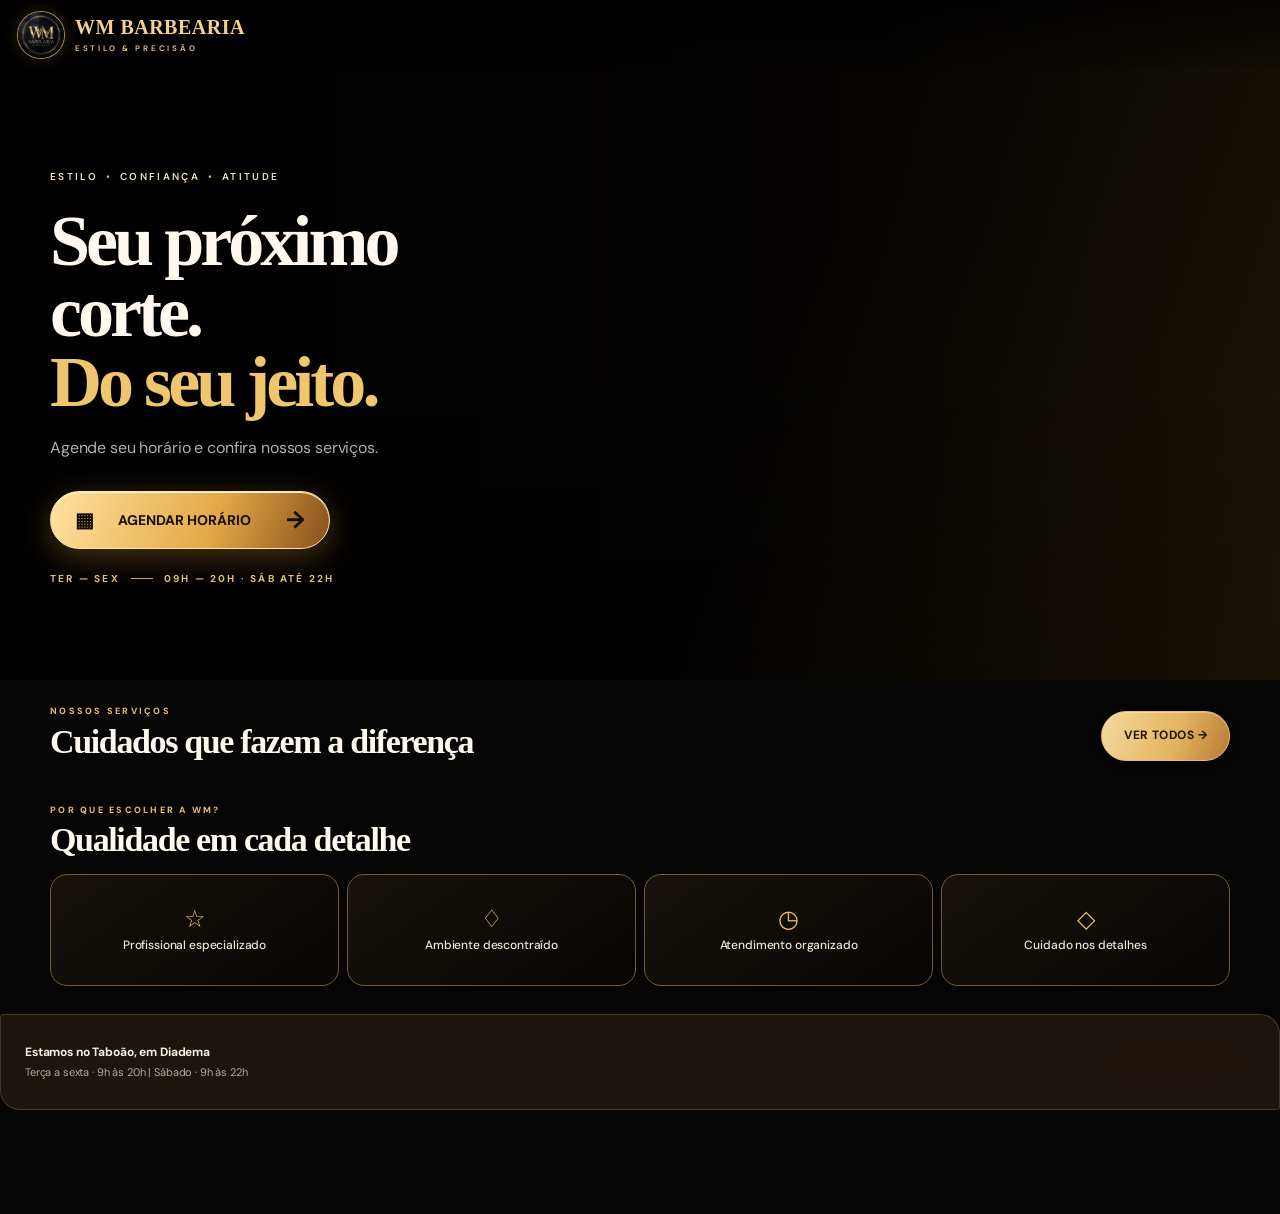
==== commit 6c9bee7f: "Revisa grade dos serviços e espaço da navegação inferior" ====
--- a/wm-atualizado.html
+++ b/wm-atualizado.html
@@ -1305,6 +1305,23 @@
 .confirm-whatsapp:focus-visible{outline:2px solid #f4d99b;outline-offset:3px}
 @media(max-width:620px){.appointment-controls .confirm-whatsapp{width:100%}}
 </style>
+<style id="wm-services-layout-qa3">
+/* Services layout: consistent cards, last item centered, unobstructed scroll */
+@media(max-width:620px){
+#view-explore{box-sizing:border-box!important;padding-bottom:calc(205px + env(safe-area-inset-bottom))!important;scroll-padding-bottom:180px!important}
+#view-explore #service-catalog{display:grid!important;grid-template-columns:repeat(2,minmax(0,1fr))!important;gap:14px!important;align-items:stretch!important;padding-bottom:22px!important}
+#view-explore #service-catalog .service-card{display:flex!important;flex-direction:column!important;align-items:flex-start!important;box-sizing:border-box!important;min-width:0!important;min-height:235px!important;height:auto!important;padding:17px 14px!important;margin:0!important;gap:0!important;overflow:hidden!important}
+#view-explore #service-catalog .service-card:nth-child(3){grid-column:1/-1!important;min-height:170px!important}
+#view-explore #service-catalog .service-card:last-child:nth-child(even){grid-column:auto!important}
+#view-explore #service-catalog .service-card:last-child:nth-child(odd):not(:nth-child(3)){grid-column:1/-1!important;width:calc(50% - 7px)!important;justify-self:center!important;min-height:235px!important}
+#view-explore #service-catalog .service-symbol{display:grid!important;place-items:center!important;flex:0 0 52px!important;width:52px!important;height:52px!important;margin:0 0 13px!important}
+#view-explore #service-catalog .service-symbol svg{display:block!important;width:31px!important;height:31px!important;fill:none!important;color:#e6bb72!important;stroke:currentColor}
+#view-explore #service-catalog .service-card h3{font-size:clamp(17px,4.5vw,21px)!important;line-height:1.18!important;margin:0 0 10px!important;overflow-wrap:break-word!important}
+#view-explore #service-catalog .service-card p{font-size:12px!important;line-height:1.5!important;margin:0 0 18px!important;overflow-wrap:break-word!important}
+#view-explore #service-catalog .service-price{margin-top:auto!important;font-size:17px!important}
+}
+@media(max-width:370px){#view-explore #service-catalog{grid-template-columns:minmax(0,1fr)!important}#view-explore #service-catalog .service-card,#view-explore #service-catalog .service-card:nth-child(3),#view-explore #service-catalog .service-card:last-child:nth-child(odd){grid-column:1!important;width:100%!important;min-height:170px!important}}
+</style>
 </head>
 <body>
 <div class="app-shell">
@@ -1378,11 +1395,11 @@
 {id:'cut',name:'Corte masculino',description:'Do degradê ao clássico, no seu estilo.',price:40,icon:'✂',duration:'40 min'},
 {id:'beard',name:'Barba',description:'Modelagem e acabamento cuidadoso.',price:30,icon:'<svg viewBox="0 0 64 64" width="34" height="34" aria-hidden="true" xmlns="http://www.w3.org/2000/svg"><path fill="currentColor" d="M11 22c1-12 9-18 21-18 9 0 14-2 20-5 3 12-2 22-12 24-10 2-20-3-29-1Zm1 1c-2 7-2 14 1 19l3-8-1-11Zm40 0c3 7 2 15-1 19l-3-8 1-11Z"/><path fill="currentColor" d="M15 28c5-3 13-3 18 0l-2 9c-3 4-10 4-13 0l-3-9Zm19 0c5-3 13-3 18 0l-3 9c-3 4-10 4-13 0l-2-9Z"/><path d="M30 30h5" fill="none" stroke="currentColor" stroke-width="2"/><path fill="currentColor" d="M13 37c3 1 6 7 9 8 3-5 7-8 11-8 4 0 8 3 11 8 3-1 6-7 9-8l-2 13c-2 10-10 14-18 14S17 60 15 50l-2-13Z"/><path d="M27 49c4-3 8-3 12 0-4 3-8 3-12 0Z" fill="#19130d"/><path d="M19 11c10-8 23 1 34-7M19 15c11-6 22 2 32-5" fill="none" stroke="#19130d" stroke-width="2" stroke-linecap="round"/></svg>',duration:'30 min'},
 {id:'combo',name:'Corte + barba',description:'O cuidado completo em uma visita.',price:55,icon:'✦',duration:'70 min'},
-{id:'child',name:'Corte infantil',description:'Corte para crianças.',price:35,icon:'✂',duration:'Duração a confirmar'},
+{id:'child',name:'Corte infantil',description:'Corte para crianças.',price:35,icon:'<svg viewBox="0 0 48 48" width="34" height="34" fill="none" stroke="currentColor" stroke-width="2.4" stroke-linecap="round" stroke-linejoin="round" aria-hidden="true"><path d="M12 21c0-10 6-16 14-16 9 0 14 6 13 16-4-2-7-5-8-9-5 5-12 7-19 9Z" fill="currentColor" stroke="none"/><path d="M12 22v8c0 8 6 14 13 14s13-6 13-14v-8M18 29h2m11 0h2M21 36q4 3 8 0"/></svg>',duration:'Duração a confirmar'},
 {id:'eyebrow',name:'Sobrancelha',description:'Acabamento e alinhamento.',price:10,icon:'✧',duration:'Duração a confirmar'},
-{id:'neckline',name:'Pezinho',description:'Acabamento do contorno.',price:15,icon:'◇',duration:'Duração a confirmar'},
-{id:'pigment',name:'Pigmentação',description:'Pigmentação capilar.',price:30,icon:'◈',duration:'Duração a confirmar'},
-{id:'hydration',name:'Hidratação capilar',description:'Cuidado e hidratação dos fios.',price:25,icon:'✧',duration:'Duração a confirmar'}
+{id:'neckline',name:'Pezinho',description:'Acabamento do contorno.',price:15,icon:'<svg viewBox="0 0 48 48" width="34" height="34" fill="none" stroke="currentColor" stroke-width="2.4" stroke-linecap="round" stroke-linejoin="round" aria-hidden="true"><path d="M15 9h18l2 8-3 6H16l-3-6 2-8Zm4 14-3 16a4 4 0 0 0 4 5h8a4 4 0 0 0 4-5l-3-16M19 9V5m5 4V5m5 4V5M20 31h8"/><circle cx="24" cy="36" r="2"/></svg>',duration:'Duração a confirmar'},
+{id:'pigment',name:'Pigmentação',description:'Pigmentação capilar.',price:30,icon:'<svg viewBox="0 0 48 48" width="34" height="34" fill="none" stroke="currentColor" stroke-width="2.3" stroke-linecap="round" stroke-linejoin="round" aria-hidden="true"><path d="M10 34c0-4 6-7 14-7s14 3 14 7-6 7-14 7-14-3-14-7ZM12 34h24M17 40l2 4h10l2-4M18 23 31 6l5 4-13 17M17 24l6 5M37 20c0 4-3 5-3 7a3 3 0 0 0 6 0c0-2-3-4-3-7Z"/></svg>',duration:'Duração a confirmar'},
+{id:'hydration',name:'Hidratação capilar',description:'Cuidado e hidratação dos fios.',price:25,icon:'<svg viewBox="0 0 48 48" width="34" height="34" fill="none" stroke="currentColor" stroke-width="2.4" stroke-linecap="round" stroke-linejoin="round" aria-hidden="true"><path d="M10 24V12a7 7 0 0 1 14 0v5M19 17h15a5 5 0 0 1 5 5v3H14v-3a5 5 0 0 1 5-5ZM18 31v4m8-4v4m8-4v4m-16 5v3m8-3v3m8-3v3"/></svg>',duration:'Duração a confirmar'}
 ];
 var barbers=[{id:'wm',name:'Profissional WM',initials:'WM',specialty:'Atendimento da Barbearia WM',tags:[],bio:'Atendimento realizado pelo profissional responsável pela Barbearia WM.',experience:'Barbearia WM'}];
 var state={view:'home',step:0,service:'',barber:'',date:'',time:'',payment:'pix',filter:'Todos',search:'',detail:''};
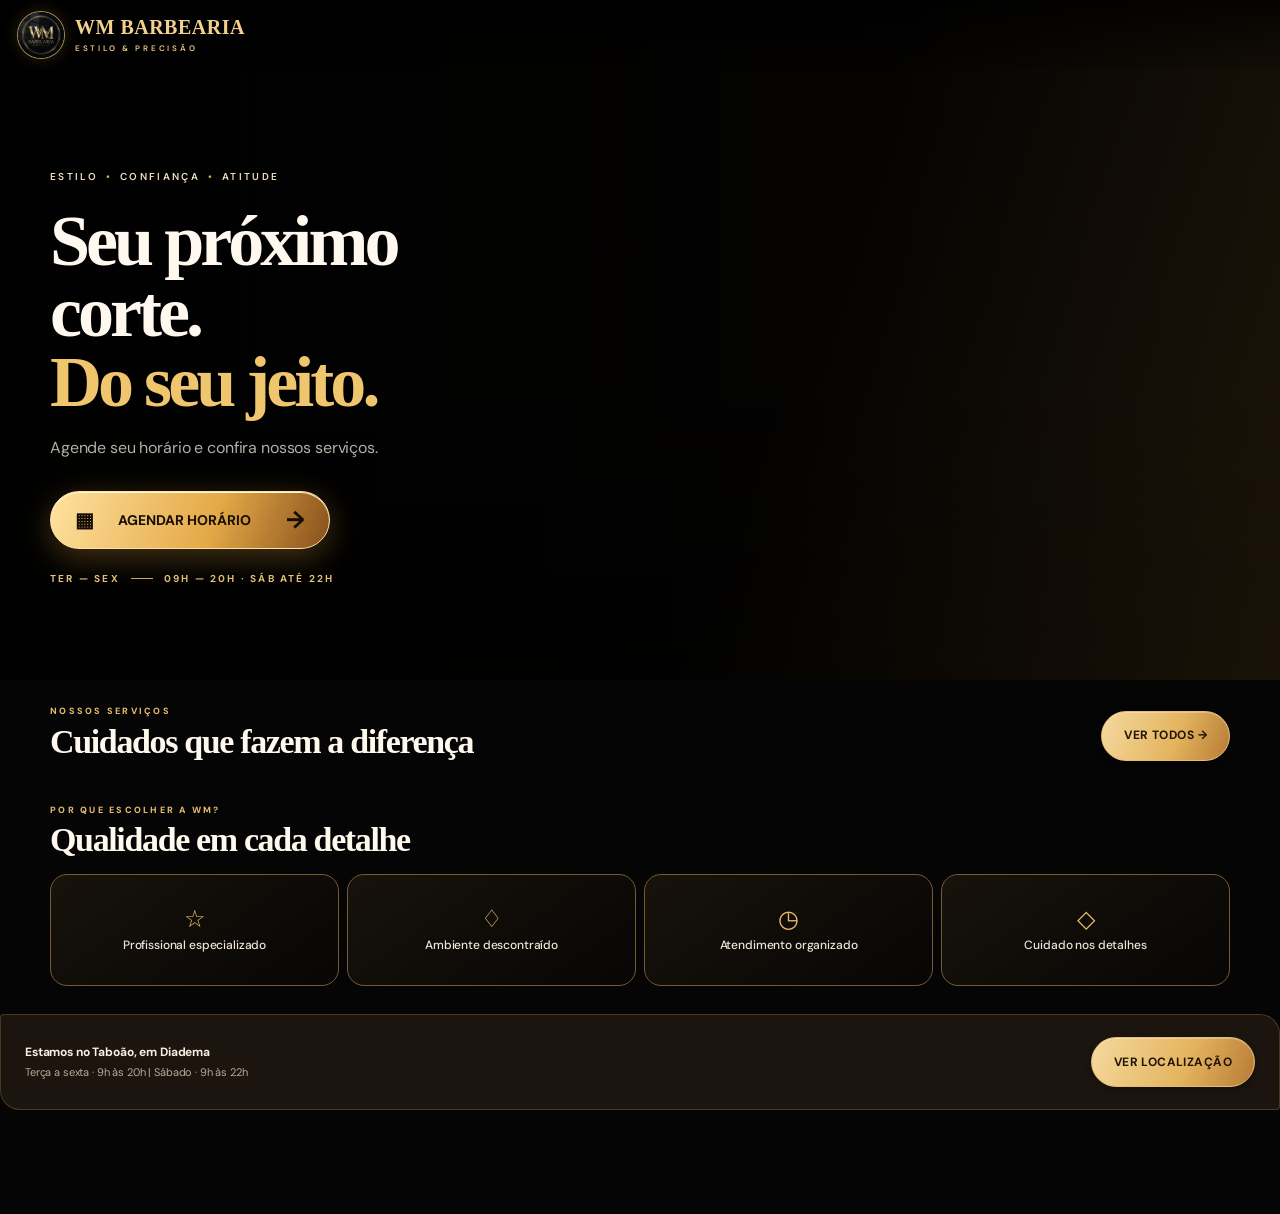
==== commit b8ac3b57: "Alinha último cartão à esquerda conforme referência visual" ====
--- a/wm-atualizado.html
+++ b/wm-atualizado.html
@@ -1313,9 +1313,9 @@
 #view-explore #service-catalog .service-card{display:flex!important;flex-direction:column!important;align-items:flex-start!important;box-sizing:border-box!important;min-width:0!important;min-height:235px!important;height:auto!important;padding:17px 14px!important;margin:0!important;gap:0!important;overflow:hidden!important}
 #view-explore #service-catalog .service-card:nth-child(3){grid-column:1/-1!important;min-height:170px!important}
 #view-explore #service-catalog .service-card:last-child:nth-child(even){grid-column:auto!important}
-#view-explore #service-catalog .service-card:last-child:nth-child(odd):not(:nth-child(3)){grid-column:1/-1!important;width:calc(50% - 7px)!important;justify-self:center!important;min-height:235px!important}
+#view-explore #service-catalog .service-card:last-child:nth-child(odd):not(:nth-child(3)){grid-column:1!important;width:100%!important;justify-self:stretch!important;min-height:235px!important}
 #view-explore #service-catalog .service-symbol{display:grid!important;place-items:center!important;flex:0 0 52px!important;width:52px!important;height:52px!important;margin:0 0 13px!important}
-#view-explore #service-catalog .service-symbol svg{display:block!important;width:31px!important;height:31px!important;fill:none!important;color:#e6bb72!important;stroke:currentColor}
+#view-explore #service-catalog .service-symbol svg{display:block!important;width:31px!important;height:31px!important;color:#e6bb72!important;stroke:currentColor}
 #view-explore #service-catalog .service-card h3{font-size:clamp(17px,4.5vw,21px)!important;line-height:1.18!important;margin:0 0 10px!important;overflow-wrap:break-word!important}
 #view-explore #service-catalog .service-card p{font-size:12px!important;line-height:1.5!important;margin:0 0 18px!important;overflow-wrap:break-word!important}
 #view-explore #service-catalog .service-price{margin-top:auto!important;font-size:17px!important}
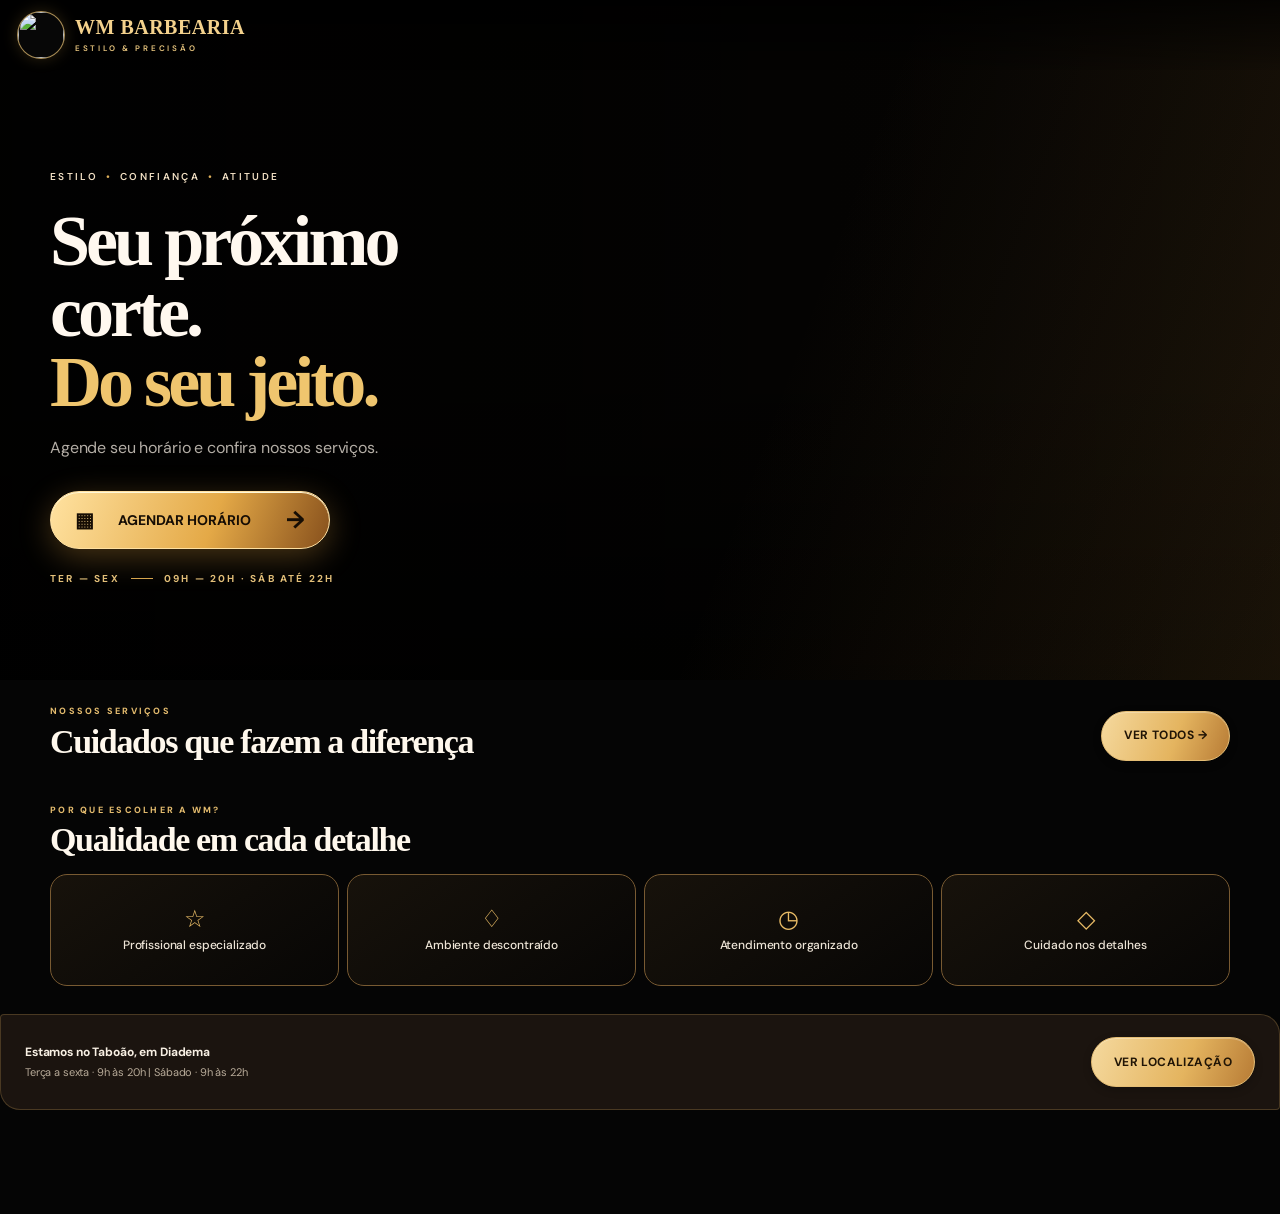
==== commit 5d39e980: "Corrige carregamento do logo no preview hospedado" ====
--- a/wm-atualizado.html
+++ b/wm-atualizado.html
@@ -1315,19 +1315,25 @@
 #view-explore #service-catalog .service-card:last-child:nth-child(even){grid-column:auto!important}
 #view-explore #service-catalog .service-card:last-child:nth-child(odd):not(:nth-child(3)){grid-column:1!important;width:100%!important;justify-self:stretch!important;min-height:235px!important}
 #view-explore #service-catalog .service-symbol{display:grid!important;place-items:center!important;flex:0 0 52px!important;width:52px!important;height:52px!important;margin:0 0 13px!important}
-#view-explore #service-catalog .service-symbol svg{display:block!important;width:31px!important;height:31px!important;color:#e6bb72!important;stroke:currentColor}
+#view-explore #service-catalog .service-symbol svg{display:block!important;width:38px!important;height:38px!important;color:#e6bb72!important;fill:none!important;stroke:currentColor!important;stroke-linejoin:round!important}
 #view-explore #service-catalog .service-card h3{font-size:clamp(17px,4.5vw,21px)!important;line-height:1.18!important;margin:0 0 10px!important;overflow-wrap:break-word!important}
 #view-explore #service-catalog .service-card p{font-size:12px!important;line-height:1.5!important;margin:0 0 18px!important;overflow-wrap:break-word!important}
 #view-explore #service-catalog .service-price{margin-top:auto!important;font-size:17px!important}
 }
 @media(max-width:370px){#view-explore #service-catalog{grid-template-columns:minmax(0,1fr)!important}#view-explore #service-catalog .service-card,#view-explore #service-catalog .service-card:nth-child(3),#view-explore #service-catalog .service-card:last-child:nth-child(odd){grid-column:1!important;width:100%!important;min-height:170px!important}}
+
+/* Keep vector artwork outlined while retaining intentional gold silhouettes */
+#view-explore #service-catalog .service-symbol svg [fill="currentColor"]{fill:currentColor!important}
+#view-explore #service-catalog .service-symbol svg [fill="none"]{fill:none!important}
+#view-explore #service-catalog .service-symbol svg [stroke="none"]{stroke:none!important}
+#view-explore #service-catalog .service-symbol svg path:not([fill]){fill:none!important}
 </style>
 </head>
 <body>
 <div class="app-shell">
 <header class="app-header">
   <div class="header-inner">
-    <a class="brand" href="#" aria-label="WM Barbearia, início" data-nav="home"><span class="brand-mark"><img src="./logo_barbearia_wm.jpg" alt="" width="48" height="48" decoding="async"></span><span class="brand-name">WM BARBEARIA<small>ESTILO & PRECISÃO</small></span></a>
+    <a class="brand" href="#" aria-label="WM Barbearia, início" data-nav="home"><span class="brand-mark"><img src="https://raw.githubusercontent.com/eltonluciano079-oss/projetos.exe/main/logo_barbearia_wm.jpg" alt="" width="48" height="48" decoding="async"></span><span class="brand-name">WM BARBEARIA<small>ESTILO & PRECISÃO</small></span></a>
     <div class="header-right"><div class="location">VOCÊ ESTÁ EM<strong>Taboão · Diadema, SP</strong></div></div>
   </div>
 </header>
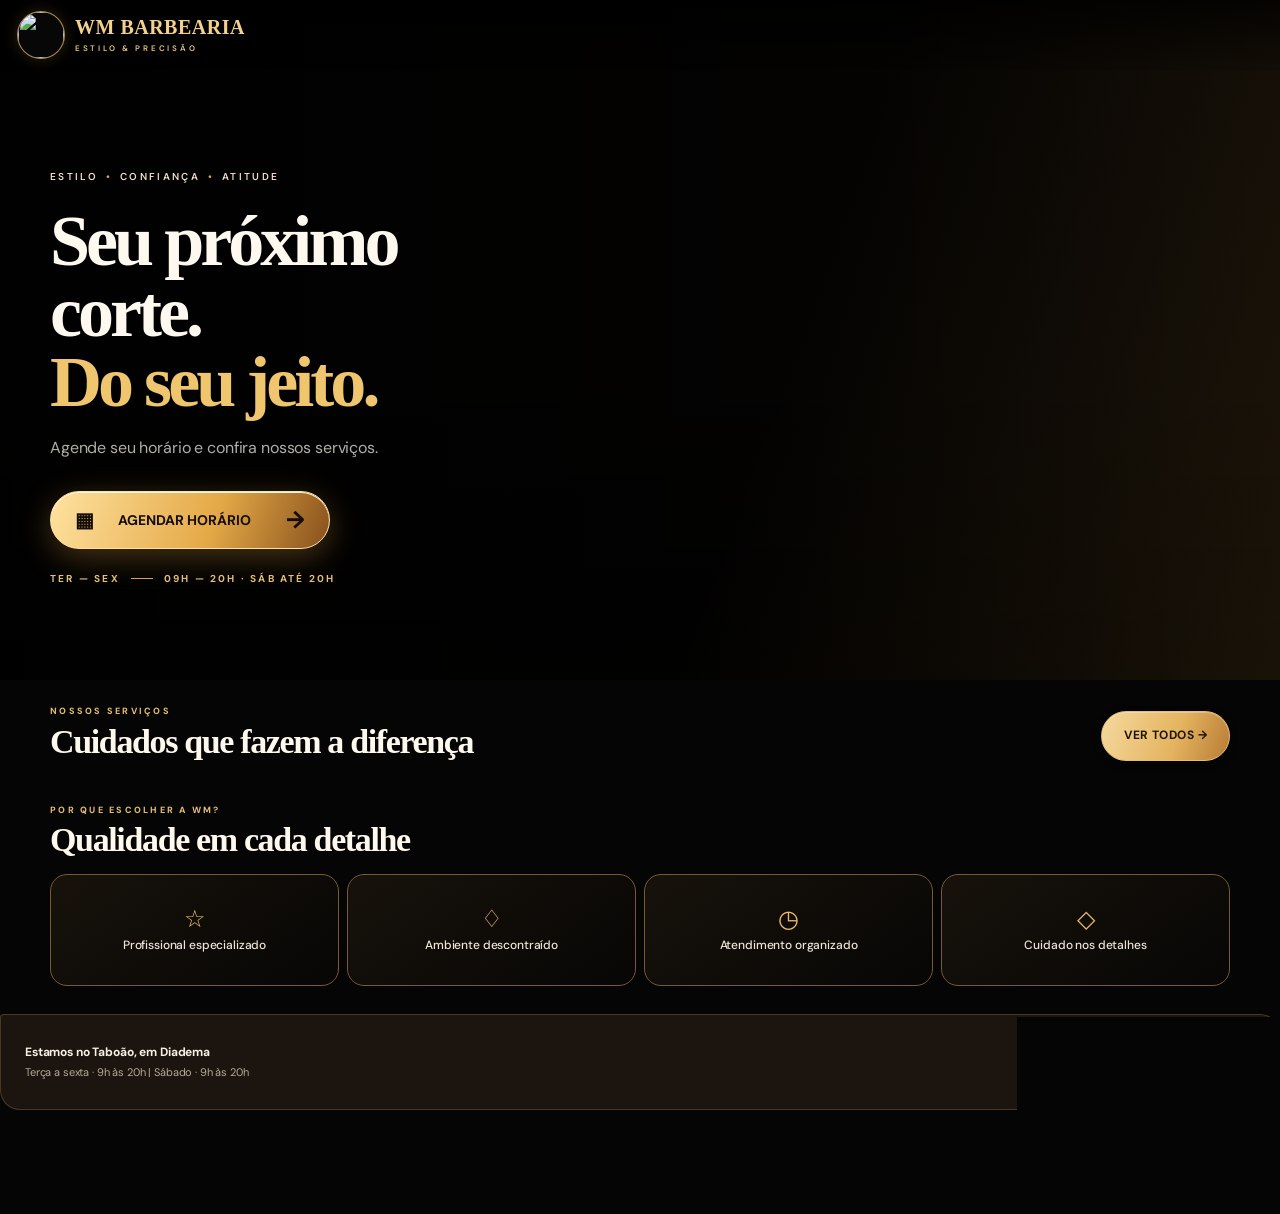
==== commit b20c227c: "Ajusta funcionamento de sábado para 9h às 20h" ====
--- a/wm-atualizado.html
+++ b/wm-atualizado.html
@@ -1353,11 +1353,11 @@
     <section class="view active" id="view-home">
       <div class="home-hero wm-lux-hero">
         <div class="hero-art" aria-hidden="true"><div class="hero-logo-seal"><span class="seal-wm">WM</span><span class="seal-name">BARBEARIA</span><span class="seal-city">DIADEMA · SP</span><span class="seal-tools">✂</span></div><div class="hero-tool tool-one">✂</div><div class="hero-tool tool-two">⌁</div></div>
-        <div class="hero-copy"><div class="eyebrow hero-eyebrow">ESTILO <i>•</i> CONFIANÇA <i>•</i> ATITUDE</div><p class="hero-kicker">BARBEARIA WM <span>—</span> DIADEMA</p><h1>Seu próximo<br>corte.<br><em>Do seu jeito.</em></h1><p class="hero-intro">Agende seu horário e confira nossos serviços.</p><div class="hero-actions"><button class="btn hero-primary" data-action="start-booking"><span>▦</span> Agendar horário <b>→</b></button></div><div class="hero-footnote"><span>TER — SEX</span><i></i><span>09H — 20H · SÁB ATÉ 22H</span></div></div>
+        <div class="hero-copy"><div class="eyebrow hero-eyebrow">ESTILO <i>•</i> CONFIANÇA <i>•</i> ATITUDE</div><p class="hero-kicker">BARBEARIA WM <span>—</span> DIADEMA</p><h1>Seu próximo<br>corte.<br><em>Do seu jeito.</em></h1><p class="hero-intro">Agende seu horário e confira nossos serviços.</p><div class="hero-actions"><button class="btn hero-primary" data-action="start-booking"><span>▦</span> Agendar horário <b>→</b></button></div><div class="hero-footnote"><span>TER — SEX</span><i></i><span>09H — 20H · SÁB ATÉ 20H</span></div></div>
       </div>
       <div class="section"><div class="section-head"><div><div class="eyebrow">NOSSOS SERVIÇOS</div><h2>Cuidados que fazem a diferença</h2></div><button class="text-button" data-action="start-booking">Ver todos →</button></div><div class="service-grid" id="home-services"></div></div>
       <div class="section wm-benefits"><div class="section-head"><div><div class="eyebrow">POR QUE ESCOLHER A WM?</div><h2>Qualidade em cada detalhe</h2></div></div><div class="benefit-grid"><article><span>☆</span><strong>Profissional especializado</strong></article><article><span>♢</span><strong>Ambiente descontraído</strong></article><article><span>◷</span><strong>Atendimento organizado</strong></article><article><span>◇</span><strong>Cuidado nos detalhes</strong></article></div></div>
-      <div class="info-strip"><div><strong>Estamos no Taboão, em Diadema</strong><span>Terça a sexta · 9h às 20h | Sábado · 9h às 22h</span></div><button class="btn secondary" data-nav="profile">Ver localização</button></div>
+      <div class="info-strip"><div><strong>Estamos no Taboão, em Diadema</strong><span>Terça a sexta · 9h às 20h | Sábado · 9h às 20h</span></div><button class="btn secondary" data-nav="profile">Ver localização</button></div>
     </section>
     <section class="view" id="view-explore">
       <div class="eyebrow">SERVIÇOS WM</div><h1 class="page-title">Escolha seu cuidado.</h1><p class="page-subtitle">Conheça os serviços e selecione o que deseja agendar.</p><div class="service-grid service-catalog" id="service-catalog"></div>
@@ -1381,7 +1381,7 @@
       <div class="profile-card">
         <div class="profile-row"><span>Endereço</span><strong>R. Mearim, 66 · Taboão<br>Diadema - SP, 09932-130</strong></div>
         <div class="profile-row"><span>WhatsApp</span><strong>(11) 94587-6259</strong></div>
-        <div class="profile-row"><span>Funcionamento</span><strong>Terça a sexta<br>9h às 20h<br>Sábado<br>9h às 22h</strong></div>
+        <div class="profile-row"><span>Funcionamento</span><strong>Terça a sexta<br>9h às 20h<br>Sábado<br>9h às 20h</strong></div>
         <div class="profile-row"><span>Serviços</span><strong>Corte · Barba · Corte + barba · Outros serviços</strong></div>
         <div class="detail-actions"><a class="btn" href="https://wa.me/5511945876259?text=Ol%C3%A1%21%20Gostaria%20de%20agendar%20um%20hor%C3%A1rio%20na%20Barbearia%20WM." target="_blank" rel="noopener noreferrer">WhatsApp ↗</a><a class="btn secondary" href="https://www.google.com/maps/search/?api=1&query=R.%20Mearim%2C%2066%20-%20Tabo%C3%A3o%2C%20Diadema%20-%20SP%2C%2009932-130%2C%20Brasil" target="_blank" rel="noopener noreferrer">Como chegar ↗</a></div>
       </div>
@@ -1435,7 +1435,7 @@
 function dateOptions(){var arr=[];var d=new Date();for(var i=1;i<=5;i++){var x=new Date(d);x.setDate(d.getDate()+i);if(x.getDay()===0||x.getDay()===1){i++;x.setDate(x.getDate()+1)}arr.push(x)}return arr}
 function dateKey(d){return d.getFullYear()+'-'+String(d.getMonth()+1).padStart(2,'0')+'-'+String(d.getDate()).padStart(2,'0')}
 function renderDates(){var arr=dateOptions();if(!state.date&&arr.length)state.date=dateKey(arr[0]);$('date-choices').innerHTML=arr.map(function(d){return '<button class="date-choice '+(state.date===dateKey(d)?'selected':'')+'" data-date="'+dateKey(d)+'"><small>'+d.toLocaleDateString('pt-BR',{weekday:'short'}).replace('.','')+'</small><strong>'+d.getDate()+'</strong><small>'+d.toLocaleDateString('pt-BR',{month:'short'}).replace('.','')+'</small></button>'}).join('')}
-function renderTimes(){var saturday=state.date&&new Date(state.date+'T12:00:00').getDay()===6;var times=['09:00','10:00','11:00','12:00','13:00','14:00','15:00','16:00','17:00','18:00','19:00'];if(saturday)times.push('20:00','21:00');if(!times.includes(state.time))state.time='10:00';$('time-choices').innerHTML=times.map(function(t){return '<button class="time-choice '+(state.time===t?'selected':'')+'" data-time="'+t+'">'+t+'</button>'}).join('')}
+function renderTimes(){var times=['09:00','10:00','11:00','12:00','13:00','14:00','15:00','16:00','17:00','18:00','19:00'];if(!times.includes(state.time))state.time='10:00';$('time-choices').innerHTML=times.map(function(t){return '<button class="time-choice '+(state.time===t?'selected':'')+'" data-time="'+t+'">'+t+'</button>'}).join('')}
 function renderSummary(){var s=selectedService(),b=selectedBarber();var date=state.date?new Date(state.date+'T12:00:00').toLocaleDateString('pt-BR',{weekday:'short',day:'2-digit',month:'long'}):'—';$('booking-summary').innerHTML='<div class="summary-row"><span>Serviço</span><strong>'+(s?escapeHtml(s.name):'—')+'</strong></div><div class="summary-row"><span>Profissional</span><strong>'+(b?escapeHtml(b.name):'—')+'</strong></div><div class="summary-row"><span>Data e horário</span><strong>'+date+' · '+(state.time||'—')+'</strong></div><div class="summary-row"><span>Pagamento</span><strong>'+({pix:'Pix',card:'Cartão',onsite:'Na barbearia'}[state.payment])+'</strong></div><div class="summary-row total"><span>Valor estimado</span><strong>'+(s?money(s.price):'—')+'</strong></div>'}
 function validateStep(){if(state.step===0&&!state.service){toast('Selecione um serviço para continuar.');return false}if(state.step===1&&!state.barber){toast('Escolha um profissional.');return false}if(state.step===2&&(!state.date||!state.time)){toast('Escolha uma data e um horário.');return false}return true}
 function submitBooking(){var s=selectedService(),b=selectedBarber();if(!s||!b){toast('Revise os dados do agendamento.');return}var record={id:'WM-'+Date.now().toString().slice(-6),service:s.name,barber:b.name,date:state.date,time:state.time,payment:state.payment,total:s.price,status:'Aguardando confirmação',createdAt:new Date().toISOString()};var list=appointments();list.unshift(record);try{localStorage.setItem('wm-appointments',JSON.stringify(list))}catch(e){toast('Não foi possível salvar neste dispositivo.');return}$('booking-next').disabled=false;state.step=0;state.service='';state.barber='';state.time='';nav('appointments');toast('Solicitação registrada neste dispositivo. A equipe precisa confirmar pelo WhatsApp.')}
